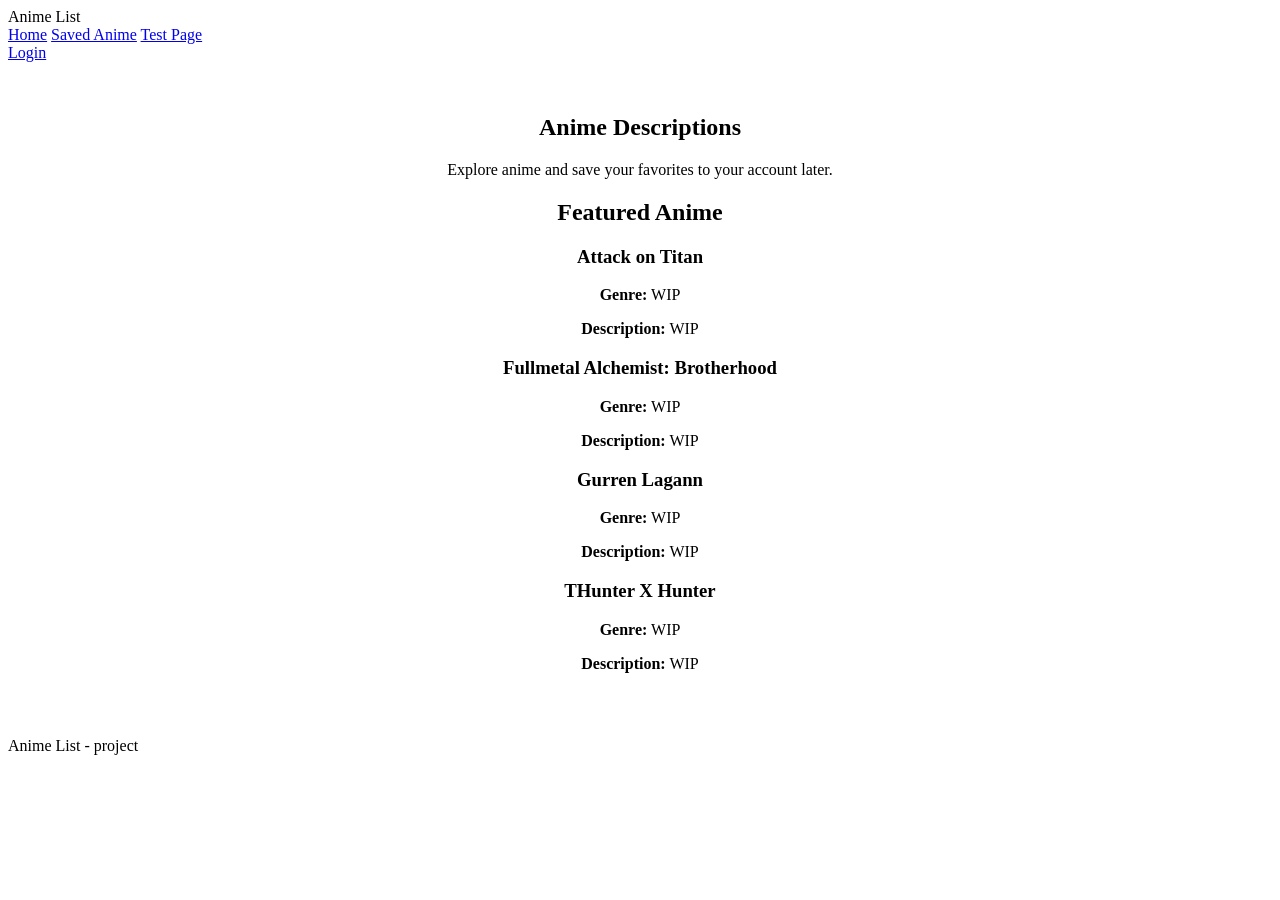
==== index.html @ ee49a110 "feat: add homepage skeleton" ====
<!DOCTYPE html>
<html lang="en">
<head>
  <meta charset="UTF-8">
  <meta name="viewport" content="width=device-width, initial-scale=1.0">
  <title>Anime List — Home</title>
  <link rel="stylesheet" href="css/style.css">
</head>
<body>

  <header class="site-header">
    <nav class="site-nav" aria-label="Main navigation">
      <span class="site-nav__logo">Anime List</span>

      <div class="site-nav__links">
        <a href="index.html" aria-current="page">Home</a>
        <a href="saved.html">Saved Anime</a>
        <a href="#">Test Page</a>
      </div>

      <div class="site-nav__actions">
        <span id="nav-user"></span>
        <a href="login.html" id="login-link">Login</a>
        <button id="logout-btn" type="button" hidden>Logout</button>
      </div>
    </nav>
  </header>

  <main class="home-main">
    <section class="home-intro" aria-labelledby="home-title">
      <h1 id="home-title">Anime Descriptions</h1>
      <p>Explore anime and save your favorites to your account later.</p>
    </section>

    <section class="anime-section" aria-labelledby="anime-heading">
      <h2 id="anime-heading">Featured Anime</h2>

      <div class="anime-list">
        <article class="anime-card">
          <h3>Attack on Titan</h3>
          <p><strong>Genre:</strong> WIP</p>
          <p><strong>Description:</strong> WIP</p>
        </article>

        <article class="anime-card">
          <h3>Fullmetal Alchemist: Brotherhood</h3>
          <p><strong>Genre:</strong> WIP</p>
          <p><strong>Description:</strong> WIP</p>
        </article>

        <article class="anime-card">
          <h3>Gurren Lagann</h3>
          <p><strong>Genre:</strong> WIP</p>
          <p><strong>Description:</strong> WIP</p>
        </article>

        <article class="anime-card">
          <h3>THunter X Hunter</h3>
          <p><strong>Genre:</strong> WIP</p>
          <p><strong>Description:</strong> WIP</p>
        </article>
      </div>
    </section>
  </main>

  <footer class="site-footer">
    <p>Anime List - project</p>
  </footer>

  <script type="module" src="js/main.js"></script>
</body>
</html>
---- css/style.css ----
/* ===== custom properties ===== */
:root {
  /* colour palette and spacing variables */
}

/* ===== reset ===== */

/* ===== header ===== */

/* ===== nav — use Flexbox here ===== */

/* ===== login page ===== */

/* ===== main ===== */
.home-main {
  max-width: 900px;
  margin: 0 auto;
  padding: 32px 16px;
  text-align: center;
}
/* ===== form ===== */

/* ===== results grid — use CSS Grid here ===== */

/* ===== card ===== */

/* ===== saved grid — use CSS Grid here ===== */

/* ===== loading & error states ===== */

/* ===== footer ===== */

/* ===== responsive ===== */
@media (max-width: 600px) {
  /* mobile */
}

@media (min-width: 1024px) {
  /* desktop */
}
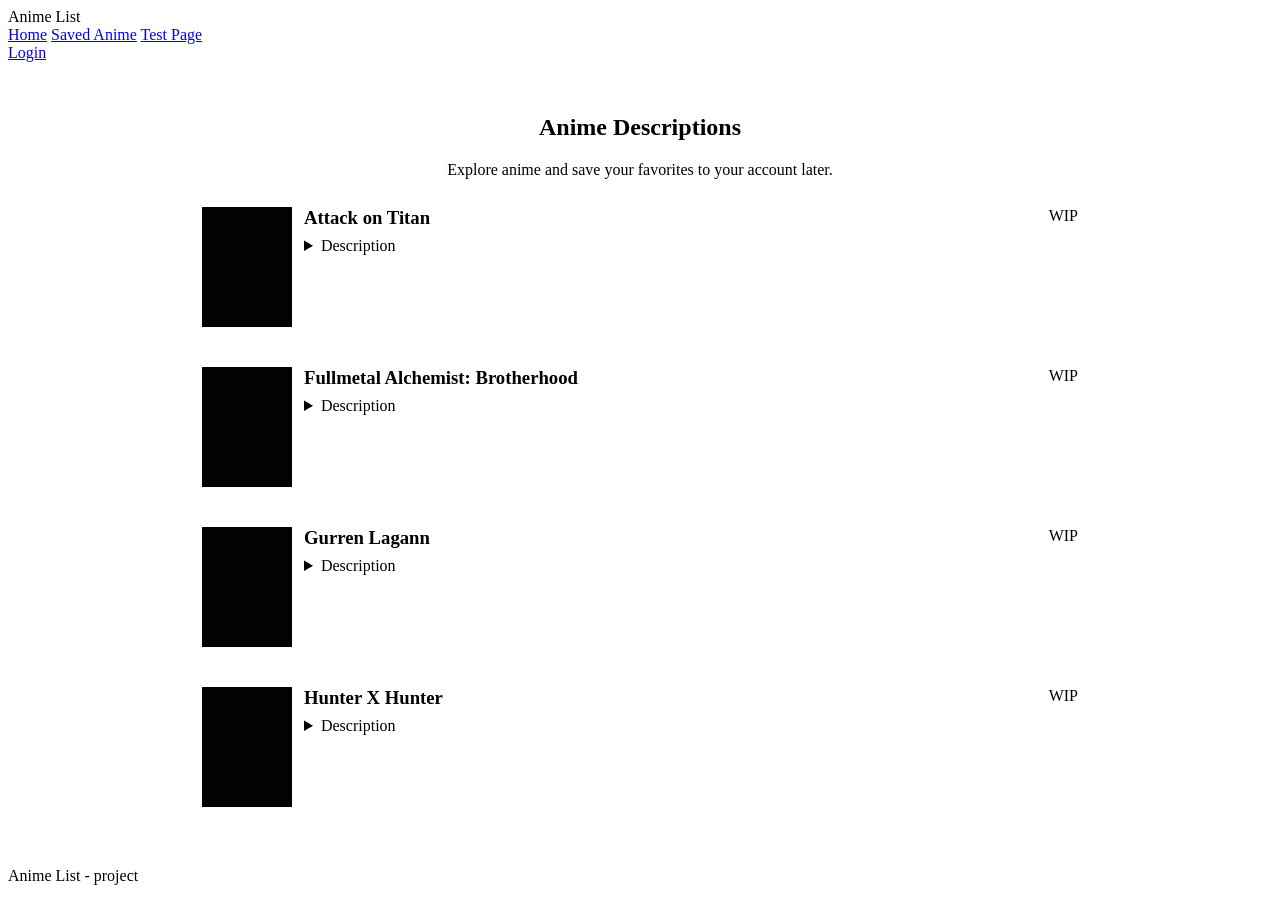
==== commit 7d33e432: "feat: added ability yo collapse description and images for titles" ====
--- a/index.html
+++ b/index.html
@@ -31,37 +31,74 @@
       <h1 id="home-title">Anime Descriptions</h1>
       <p>Explore anime and save your favorites to your account later.</p>
     </section>
-
-    <section class="anime-section" aria-labelledby="anime-heading">
-      <h2 id="anime-heading">Featured Anime</h2>
-
       <div class="anime-list">
         <article class="anime-card">
-          <h3>Attack on Titan</h3>
-          <p><strong>Genre:</strong> WIP</p>
-          <p><strong>Description:</strong> WIP</p>
+          <img class="anime-card__image" src="assets/box.png" alt="Placeholder image for Attack on Titan">
+
+          <div class="anime-card__content">
+            <h3 class="anime-card__title">Attack on Titan</h3>
+            <details class="anime-card__description">
+              <summary>Description</summary>
+              <p>WIP</p>
+            </details>
+          </div>
+
+          <div class="anime-card__categories" aria-label="Anime categories">
+            <span>WIP</span>
+          </div>
         </article>
 
         <article class="anime-card">
-          <h3>Fullmetal Alchemist: Brotherhood</h3>
-          <p><strong>Genre:</strong> WIP</p>
-          <p><strong>Description:</strong> WIP</p>
+          <img class="anime-card__image" src="assets/box.png" alt="Placeholder image for Death Note">
+
+          <div class="anime-card__content">
+            <h3 class="anime-card__title">Fullmetal Alchemist: Brotherhood</h3>
+            <details class="anime-card__description">
+              <summary>Description</summary>
+              <p>WIP</p>
+            </details>
+          </div>
+
+          <div class="anime-card__categories" aria-label="Anime categories">
+            <span>WIP</span>
+          </div>
         </article>
 
         <article class="anime-card">
-          <h3>Gurren Lagann</h3>
-          <p><strong>Genre:</strong> WIP</p>
-          <p><strong>Description:</strong> WIP</p>
+          <img class="anime-card__image" src="assets/box.png" alt="Placeholder image for Demon Slayer">
+
+          <div class="anime-card__content">
+            <h3 class="anime-card__title">Gurren Lagann</h3>
+            <details class="anime-card__description">
+              <summary>Description</summary>
+              <p>WIP</p>
+            </details>
+          </div>
+
+          <div class="anime-card__categories" aria-label="Anime categories">
+            <span>WIP</span>
+          </div>
         </article>
 
         <article class="anime-card">
-          <h3>THunter X Hunter</h3>
-          <p><strong>Genre:</strong> WIP</p>
-          <p><strong>Description:</strong> WIP</p>
+          <img class="anime-card__image" src="assets/box.png" alt="Placeholder image for Your Name">
+
+          <div class="anime-card__content">
+            <h3 class="anime-card__title">Hunter X Hunter</h3>
+            <details class="anime-card__description">
+              <summary>Description</summary>
+              <p>WIP</p>
+            </details>
+          </div>
+
+          <div class="anime-card__categories" aria-label="Anime categories">
+            <span>WIP</span>
+          </div>
         </article>
       </div>
     </section>
   </main>
+
 
   <footer class="site-footer">
     <p>Anime List - project</p>
--- a/css/style.css
+++ b/css/style.css
@@ -3,32 +3,59 @@
   /* colour palette and spacing variables */
 }
 
-/* ===== reset ===== */
 
-/* ===== header ===== */
-
-/* ===== nav — use Flexbox here ===== */
-
-/* ===== login page ===== */
-
-/* ===== main ===== */
 .home-main {
   max-width: 900px;
   margin: 0 auto;
   padding: 32px 16px;
+}
+
+.home-intro,
+.anime-section h2 {
   text-align: center;
 }
-/* ===== form ===== */
 
-/* ===== results grid — use CSS Grid here ===== */
+.anime-list {
+  display: grid;
+  grid-template-columns: 1fr;
+  gap: 16px;
+}
 
-/* ===== card ===== */
+.anime-card {
+  display: grid;
+  grid-template-columns: 90px 1fr 180px;
+  gap: 12px;
+  align-items: start;
+  padding: 12px;
+}
 
-/* ===== saved grid — use CSS Grid here ===== */
+.anime-card__image {
+  width: 90px;
+  height: 120px;
+  object-fit: cover;
+}
 
-/* ===== loading & error states ===== */
+.anime-card__title {
+  margin-top: 0;
+  margin-bottom: 8px;
+}
 
-/* ===== footer ===== */
+.anime-card__description summary {
+  cursor: pointer;
+}
+
+.anime-card__description p {
+  margin-bottom: 0;
+}
+
+.anime-card__categories {
+  display: flex;
+  flex-wrap: wrap;
+  gap: 8px;
+  justify-content: flex-end;
+}
+
+
 
 /* ===== responsive ===== */
 @media (max-width: 600px) {
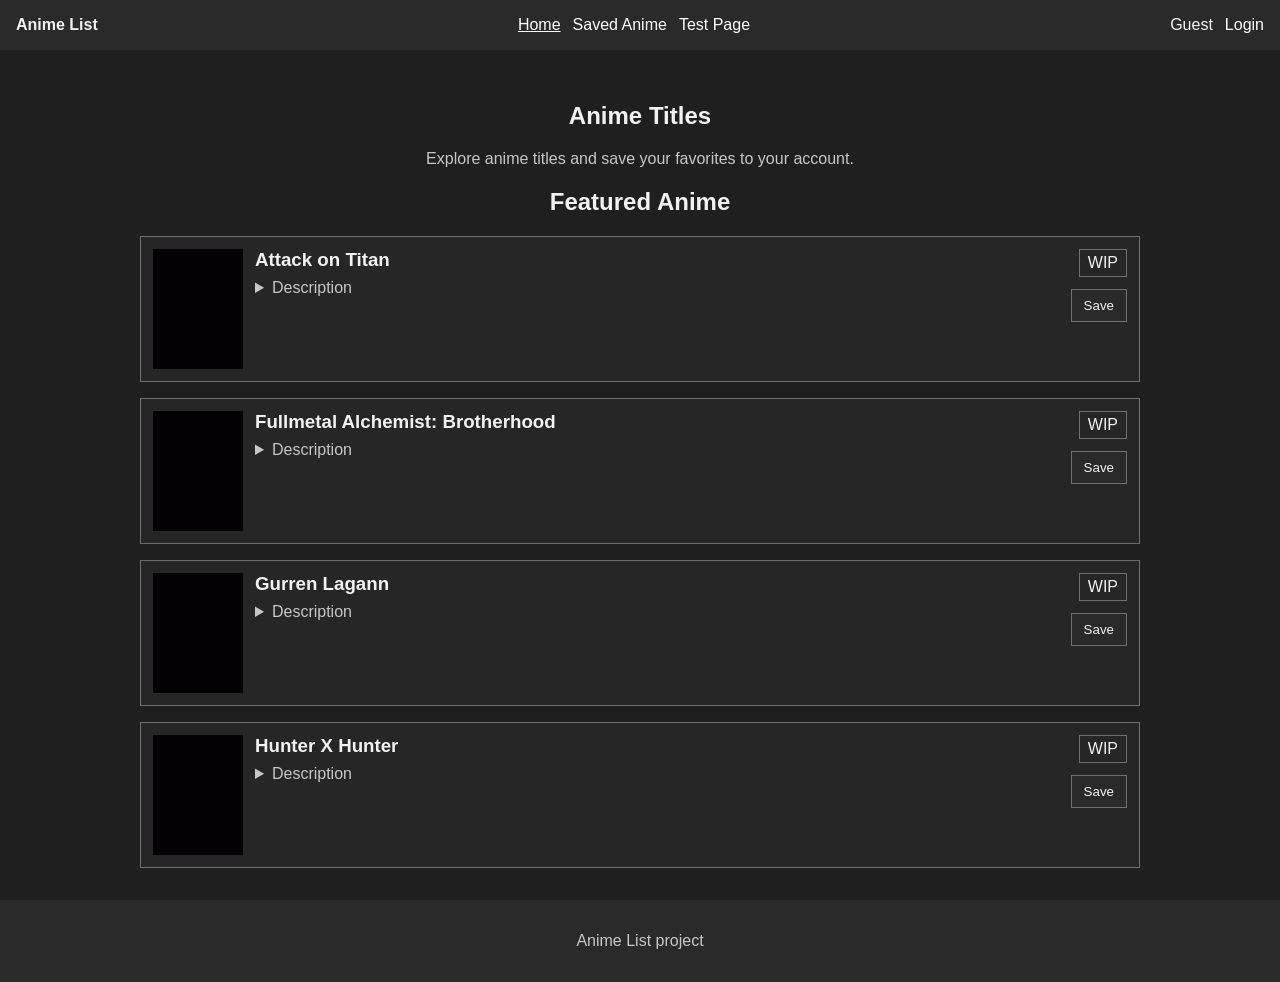
==== commit 72cf4972: "feat: added ability to save titles that persists when reloaded (also account page now works)" ====
--- a/index.html
+++ b/index.html
@@ -28,12 +28,23 @@
 
   <main class="home-main">
     <section class="home-intro" aria-labelledby="home-title">
-      <h1 id="home-title">Anime Descriptions</h1>
-      <p>Explore anime and save your favorites to your account later.</p>
+      <h1 id="home-title">Anime Titles</h1>
+      <p>Explore anime titles and save your favorites to your account.</p>
     </section>
+
+    <section class="anime-section" aria-labelledby="anime-heading">
+      <h2 id="anime-heading">Featured Anime</h2>
+
       <div class="anime-list">
-        <article class="anime-card">
-          <img class="anime-card__image" src="assets/box.png" alt="Placeholder image for Attack on Titan">
+        <article
+          class="anime-card"
+          data-anime-id="attack-on-titan"
+          data-anime-title="Attack on Titan"
+          data-anime-description="WIP"
+          data-anime-categories="WIP"
+          data-anime-image="assets/anime-placeholder.png"
+        >
+          <img class="anime-card__image" src="assets/anime-placeholder.png" alt="Placeholder image for Attack on Titan">
 
           <div class="anime-card__content">
             <h3 class="anime-card__title">Attack on Titan</h3>
@@ -43,13 +54,25 @@
             </details>
           </div>
 
-          <div class="anime-card__categories" aria-label="Anime categories">
-            <span>WIP</span>
+          <div class="anime-card__meta">
+            <div class="anime-card__categories" aria-label="Anime categories">
+              <span>WIP</span>
+            </div>
+
+            <button class="anime-card__save-btn" type="button">Save</button>
+            <p class="anime-card__message" hidden></p>
           </div>
         </article>
 
-        <article class="anime-card">
-          <img class="anime-card__image" src="assets/box.png" alt="Placeholder image for Death Note">
+        <article
+          class="anime-card"
+          data-anime-id="fullmetal-alchemist"
+          data-anime-title="Fullmetal Alchemist: Brotherhood"
+          data-anime-description="WIP"
+          data-anime-categories="WIP"
+          data-anime-image="assets/anime-placeholder.png"
+        >
+          <img class="anime-card__image" src="assets/anime-placeholder.png" alt="Placeholder image for Fullmetal Alchemist: Brotherhood">
 
           <div class="anime-card__content">
             <h3 class="anime-card__title">Fullmetal Alchemist: Brotherhood</h3>
@@ -59,13 +82,25 @@
             </details>
           </div>
 
-          <div class="anime-card__categories" aria-label="Anime categories">
-            <span>WIP</span>
+          <div class="anime-card__meta">
+            <div class="anime-card__categories" aria-label="Anime categories">
+              <span>WIP</span>
+            </div>
+
+            <button class="anime-card__save-btn" type="button">Save</button>
+            <p class="anime-card__message" hidden></p>
           </div>
         </article>
 
-        <article class="anime-card">
-          <img class="anime-card__image" src="assets/box.png" alt="Placeholder image for Demon Slayer">
+        <article
+          class="anime-card"
+          data-anime-id="gurren-lagann"
+          data-anime-title="Gurren Lagann"
+          data-anime-description="WIP"
+          data-anime-categories="WIP"
+          data-anime-image="assets/anime-placeholder.png"
+        >
+          <img class="anime-card__image" src="assets/anime-placeholder.png" alt="Placeholder image for Gurren Lagann">
 
           <div class="anime-card__content">
             <h3 class="anime-card__title">Gurren Lagann</h3>
@@ -75,13 +110,25 @@
             </details>
           </div>
 
-          <div class="anime-card__categories" aria-label="Anime categories">
-            <span>WIP</span>
+          <div class="anime-card__meta">
+            <div class="anime-card__categories" aria-label="Anime categories">
+              <span>WIP</span>
+            </div>
+
+            <button class="anime-card__save-btn" type="button">Save</button>
+            <p class="anime-card__message" hidden></p>
           </div>
         </article>
 
-        <article class="anime-card">
-          <img class="anime-card__image" src="assets/box.png" alt="Placeholder image for Your Name">
+        <article
+          class="anime-card"
+          data-anime-id="hunter-x-unter"
+          data-anime-title="Hunter X Hunter"
+          data-anime-description="WIP"
+          data-anime-categories="WIP"
+          data-anime-image="assets/anime-placeholder.svg"
+        >
+          <img class="anime-card__image" src="assets/anime-placeholder.png" alt="Placeholder image for Hunter X Hunter">
 
           <div class="anime-card__content">
             <h3 class="anime-card__title">Hunter X Hunter</h3>
@@ -91,19 +138,25 @@
             </details>
           </div>
 
-          <div class="anime-card__categories" aria-label="Anime categories">
-            <span>WIP</span>
+          <div class="anime-card__meta">
+            <div class="anime-card__categories" aria-label="Anime categories">
+              <span>WIP</span>
+            </div>
+
+            <button class="anime-card__save-btn" type="button">Save</button>
+            <p class="anime-card__message" hidden></p>
           </div>
         </article>
       </div>
     </section>
   </main>
 
-
+  
   <footer class="site-footer">
-    <p>Anime List - project</p>
+    <p>Anime List project</p>
   </footer>
 
-  <script type="module" src="js/main.js"></script>
+  <script src="js/api.js"></script>
+  <script src="js/main.js"></script>
 </body>
 </html>
--- a/css/style.css
+++ b/css/style.css
@@ -1,19 +1,113 @@
 /* ===== custom properties ===== */
 :root {
-  /* colour palette and spacing variables */
-}
-
-
-.home-main {
-  max-width: 900px;
+  --color-page-bg: #1f1f1f;
+  --color-surface: #2a2a2a;
+  --color-card-bg: #262626;
+  --color-card-border: #6f6f6f;
+  --color-text: #f2f2f2;
+  --color-muted-text: #c7c7c7;
+  --color-link: #ffffff;
+  --color-input-bg: #333333;
+  --color-focus-border: #b5b5b5;
+  --spacing-page: 32px;
+  --spacing-card: 12px;
+}
+
+
+body {
+  margin: 0;
+  background-color: var(--color-page-bg);
+  color: var(--color-text);
+  font-family: Arial, sans-serif;
+}
+
+
+
+.site-header,
+.site-footer {
+  background-color: var(--color-surface);
+}
+
+.site-footer {
+  padding: 16px;
+  text-align: center;
+  color: var(--color-muted-text);
+}
+
+.site-nav {
+  display: flex;
+  justify-content: space-between;
+  align-items: center;
+  gap: 16px;
+  padding: 16px;
+}
+
+.site-nav__logo {
+  font-weight: bold;
+}
+
+.site-nav__links,
+.site-nav__actions {
+  display: flex;
+  gap: 12px;
+  align-items: center;
+}
+
+.site-nav a {
+  color: var(--color-link);
+  text-decoration: none;
+}
+
+.site-nav a:hover,
+.site-nav a[aria-current="page"] {
+  text-decoration: underline;
+}
+
+
+
+button,
+select,
+input {
+  border: 1px solid var(--color-card-border);
+}
+
+button,
+select {
+  cursor: pointer;
+}
+
+button {
+  padding: 8px 12px;
+  background-color: var(--color-surface);
+  color: var(--color-text);
+}
+
+
+button:disabled {
+  cursor: default;
+  opacity: 0.65;
+}
+
+.home-main,
+.saved-main {
+  max-width: 1000px;
   margin: 0 auto;
-  padding: 32px 16px;
+  padding: var(--spacing-page) 16px;
 }
 
 .home-intro,
-.anime-section h2 {
+.anime-section h2,
+.saved-intro,
+.saved-section h2 {
   text-align: center;
 }
+
+.home-intro p,
+.saved-intro p {
+  color: var(--color-muted-text);
+}
+
+
 
 .anime-list {
   display: grid;
@@ -26,7 +120,9 @@
   grid-template-columns: 90px 1fr 180px;
   gap: 12px;
   align-items: start;
-  padding: 12px;
+  padding: var(--spacing-card);
+  background-color: var(--color-card-bg);
+  border: 1px solid var(--color-card-border);
 }
 
 .anime-card__image {
@@ -40,12 +136,23 @@
   margin-bottom: 8px;
 }
 
-.anime-card__description summary {
+.anime-card__description summary,
+.saved-card__description summary {
   cursor: pointer;
-}
-
-.anime-card__description p {
+  color: var(--color-muted-text);
+}
+
+.anime-card__description p,
+.saved-card__description p {
   margin-bottom: 0;
+  color: var(--color-muted-text);
+}
+
+.anime-card__meta {
+  display: grid;
+  gap: 12px;
+  justify-items: end;
+
 }
 
 .anime-card__categories {
@@ -55,6 +162,148 @@
   justify-content: flex-end;
 }
 
+.anime-card__save-btn {
+  width: fit-content;
+}
+
+.anime-card__message {
+  margin: 0;
+  color: var(--color-muted-text);
+  font-size: 0.9rem;
+  text-align: right;
+}
+
+.anime-card__categories span,
+.saved-card__categories span {
+  border: 1px solid var(--color-card-border);
+  padding: 4px 8px;
+  color: var(--color-text);
+}
+
+
+
+
+.saved-empty {
+  text-align: center;
+  color: var(--color-muted-text);
+}
+
+.saved-grid {
+  display: grid;
+  grid-template-columns: 1fr;
+  gap: 16px;
+  max-width: 760px;
+  margin: 0 auto;
+}
+
+.saved-card {
+  display: grid;
+  grid-template-columns: 80px 1fr 160px;
+  gap: 12px;
+  align-items: start;
+  padding: var(--spacing-card);
+  background-color: var(--color-card-bg);
+  border: 1px solid var(--color-card-border);
+}
+
+.saved-card__image {
+  width: 80px;
+  height: 110px;
+  object-fit: cover;
+}
+
+.saved-card__title {
+  margin-top: 0;
+  margin-bottom: 8px;
+}
+
+.saved-card__meta {
+  display: grid;
+  gap: 12px;
+}
+
+.saved-card__categories {
+  display: flex;
+  flex-wrap: wrap;
+  gap: 8px;
+  justify-content: flex-end;
+}
+
+.saved-card__status-label {
+  display: grid;
+  gap: 6px;
+  color: var(--color-muted-text);
+}
+
+.saved-card__status {
+  padding: 6px;
+  background-color: var(--color-input-bg);
+  color: var(--color-text);
+}
+
+
+
+
+
+
+.account-main {
+  max-width: 700px;
+  margin: 0 auto;
+  padding: var(--spacing-page) 16px;
+}
+
+.account-section {
+  text-align: center;
+}
+
+.account-section p {
+  color: var(--color-muted-text);
+}
+
+.account-form {
+  display: grid;
+  gap: 16px;
+  margin-top: 24px;
+  text-align: left;
+  background-color: var(--color-card-bg);
+  border: 1px solid var(--color-card-border);
+  padding: 20px;
+}
+
+.account-form__row {
+  display: grid;
+  gap: 6px;
+}
+
+.account-form__row label {
+  color: var(--color-muted-text);
+}
+
+.account-form__row input {
+  padding: 8px;
+  background-color: var(--color-input-bg);
+  color: var(--color-text);
+}
+
+.account-form__row input:focus,
+.saved-card__status:focus,
+.anime-card__save-btn:focus {
+  outline: none;
+  border-color: var(--color-focus-border);
+}
+
+.account-form__message {
+  margin: 0;
+}
+
+.account-form__message--error {
+  font-weight: bold;
+}
+
+
+
+
+
 
 
 /* ===== responsive ===== */
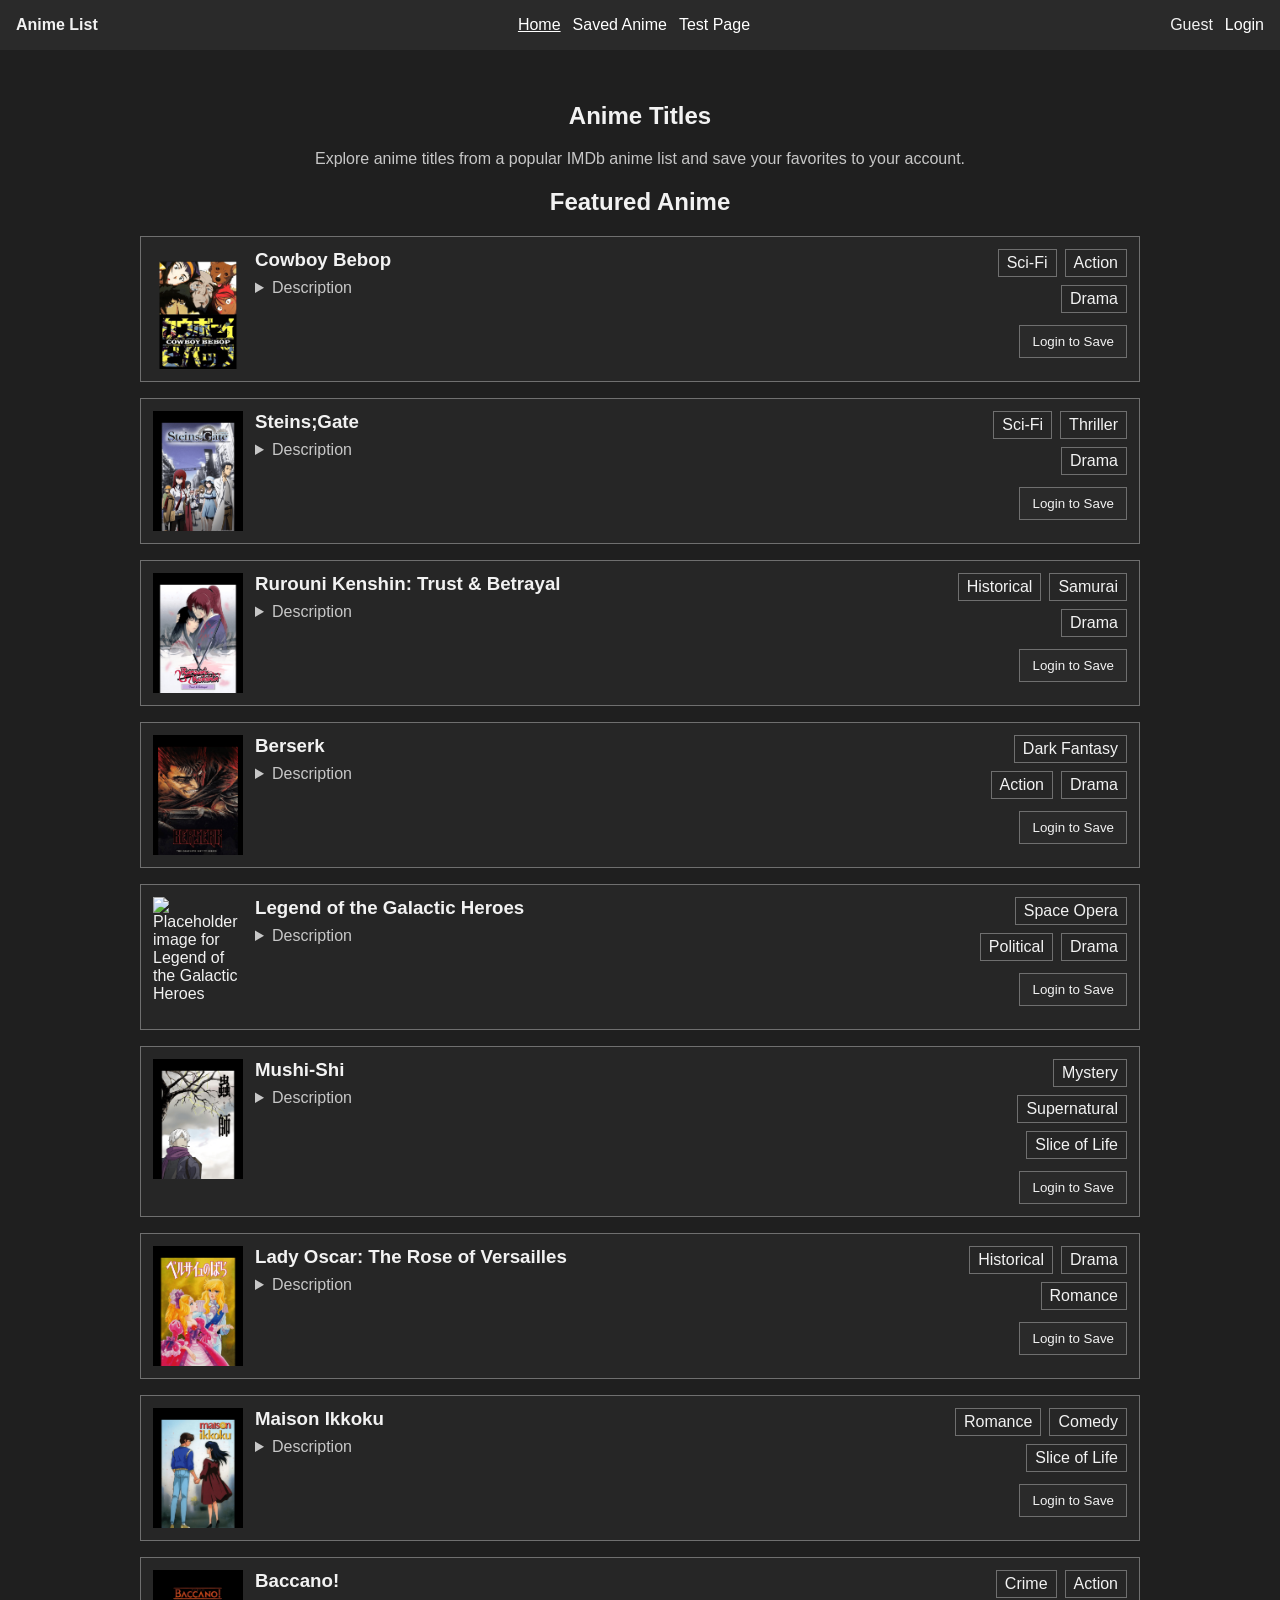
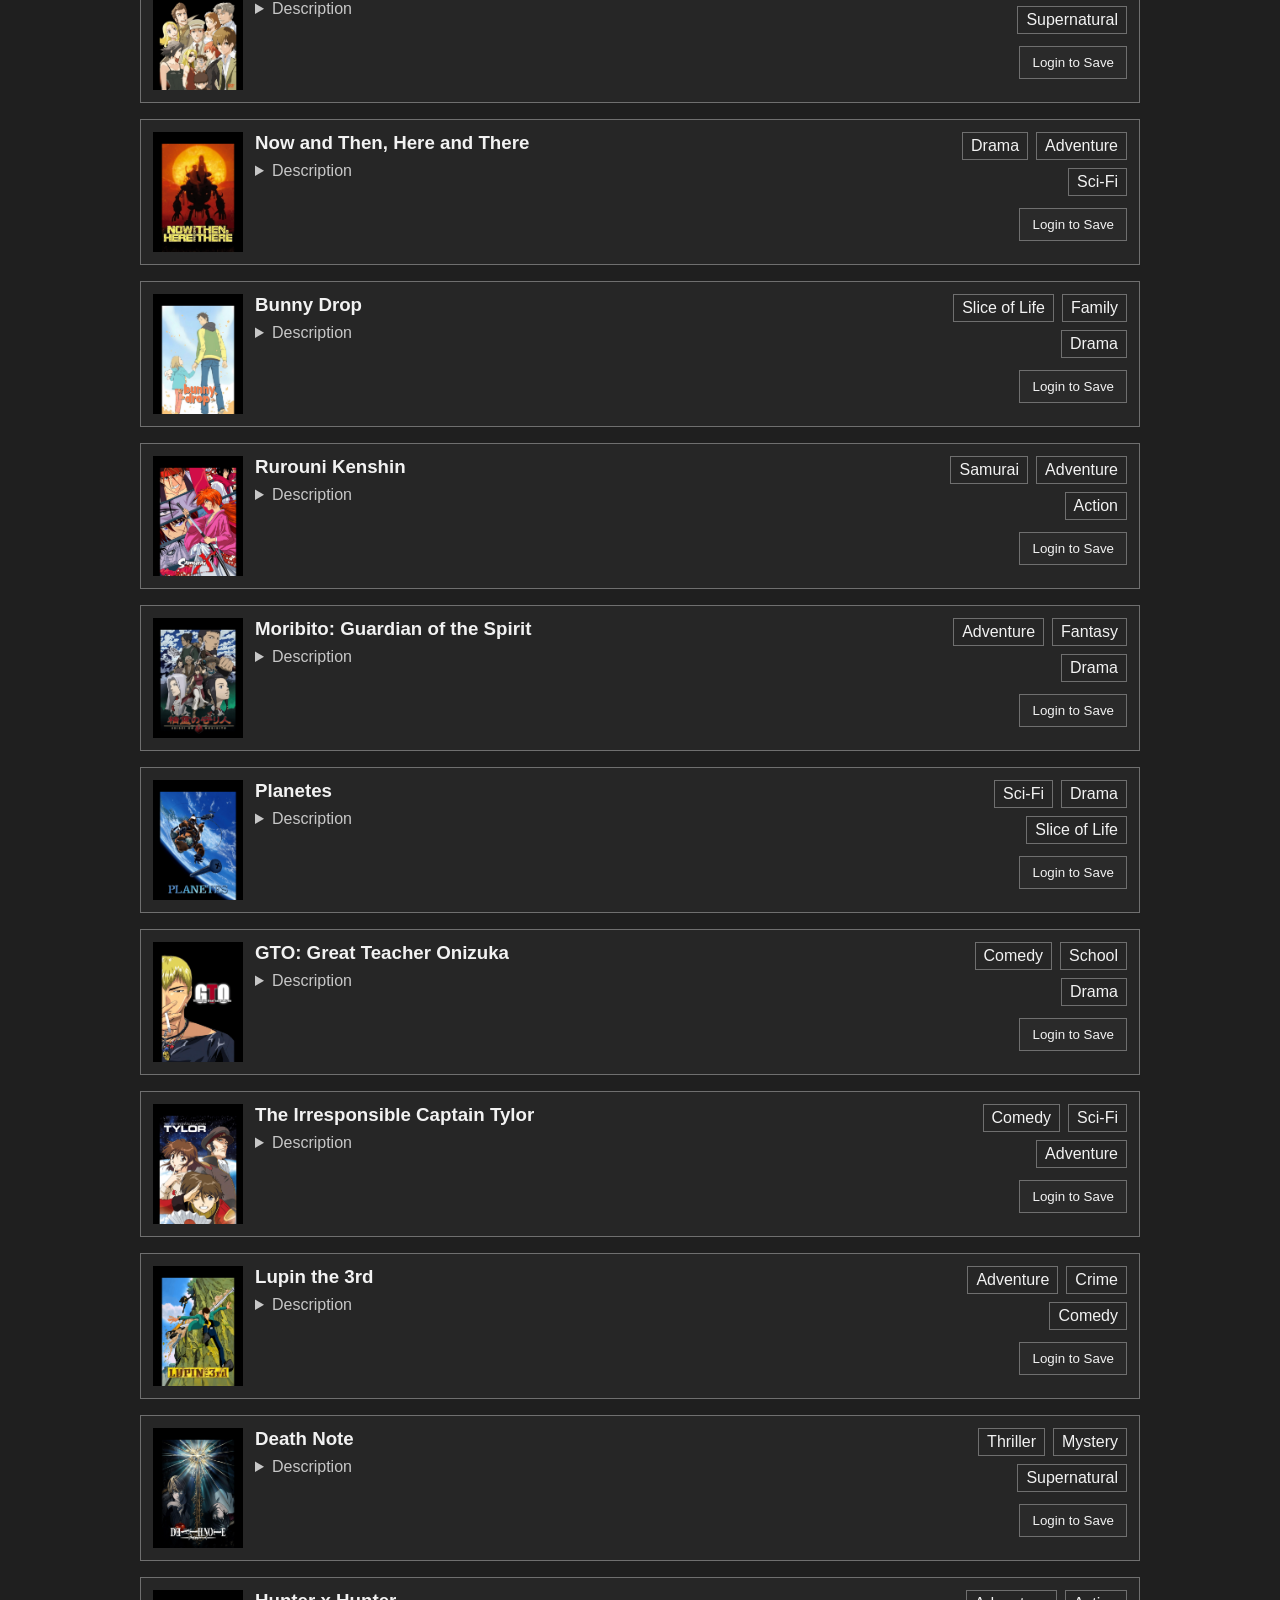
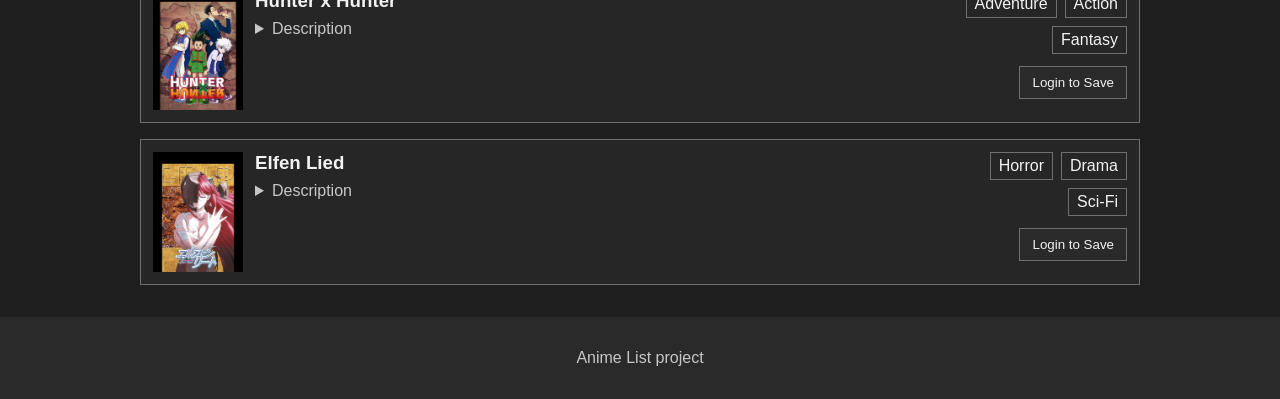
==== commit 4704d535: "feat: added a bunch of titles" ====
--- a/index.html
+++ b/index.html
@@ -29,118 +29,606 @@
   <main class="home-main">
     <section class="home-intro" aria-labelledby="home-title">
       <h1 id="home-title">Anime Titles</h1>
-      <p>Explore anime titles and save your favorites to your account.</p>
+      <p>Explore anime titles from a popular IMDb anime list and save your favorites to your account.</p>
     </section>
 
     <section class="anime-section" aria-labelledby="anime-heading">
       <h2 id="anime-heading">Featured Anime</h2>
 
-      <div class="anime-list">
-        <article
-          class="anime-card"
-          data-anime-id="attack-on-titan"
-          data-anime-title="Attack on Titan"
-          data-anime-description="WIP"
-          data-anime-categories="WIP"
-          data-anime-image="assets/anime-placeholder.png"
-        >
-          <img class="anime-card__image" src="assets/anime-placeholder.png" alt="Placeholder image for Attack on Titan">
-
-          <div class="anime-card__content">
-            <h3 class="anime-card__title">Attack on Titan</h3>
-            <details class="anime-card__description">
-              <summary>Description</summary>
-              <p>WIP</p>
-            </details>
-          </div>
-
-          <div class="anime-card__meta">
-            <div class="anime-card__categories" aria-label="Anime categories">
-              <span>WIP</span>
-            </div>
-
-            <button class="anime-card__save-btn" type="button">Save</button>
-            <p class="anime-card__message" hidden></p>
-          </div>
-        </article>
-
-        <article
-          class="anime-card"
-          data-anime-id="fullmetal-alchemist"
-          data-anime-title="Fullmetal Alchemist: Brotherhood"
-          data-anime-description="WIP"
-          data-anime-categories="WIP"
-          data-anime-image="assets/anime-placeholder.png"
-        >
-          <img class="anime-card__image" src="assets/anime-placeholder.png" alt="Placeholder image for Fullmetal Alchemist: Brotherhood">
-
-          <div class="anime-card__content">
-            <h3 class="anime-card__title">Fullmetal Alchemist: Brotherhood</h3>
-            <details class="anime-card__description">
-              <summary>Description</summary>
-              <p>WIP</p>
-            </details>
-          </div>
-
-          <div class="anime-card__meta">
-            <div class="anime-card__categories" aria-label="Anime categories">
-              <span>WIP</span>
-            </div>
-
-            <button class="anime-card__save-btn" type="button">Save</button>
-            <p class="anime-card__message" hidden></p>
-          </div>
-        </article>
-
-        <article
-          class="anime-card"
-          data-anime-id="gurren-lagann"
-          data-anime-title="Gurren Lagann"
-          data-anime-description="WIP"
-          data-anime-categories="WIP"
-          data-anime-image="assets/anime-placeholder.png"
-        >
-          <img class="anime-card__image" src="assets/anime-placeholder.png" alt="Placeholder image for Gurren Lagann">
-
-          <div class="anime-card__content">
-            <h3 class="anime-card__title">Gurren Lagann</h3>
-            <details class="anime-card__description">
-              <summary>Description</summary>
-              <p>WIP</p>
-            </details>
-          </div>
-
-          <div class="anime-card__meta">
-            <div class="anime-card__categories" aria-label="Anime categories">
-              <span>WIP</span>
-            </div>
-
-            <button class="anime-card__save-btn" type="button">Save</button>
-            <p class="anime-card__message" hidden></p>
-          </div>
-        </article>
-
-        <article
-          class="anime-card"
-          data-anime-id="hunter-x-unter"
-          data-anime-title="Hunter X Hunter"
-          data-anime-description="WIP"
-          data-anime-categories="WIP"
-          data-anime-image="assets/anime-placeholder.svg"
-        >
-          <img class="anime-card__image" src="assets/anime-placeholder.png" alt="Placeholder image for Hunter X Hunter">
-
-          <div class="anime-card__content">
-            <h3 class="anime-card__title">Hunter X Hunter</h3>
-            <details class="anime-card__description">
-              <summary>Description</summary>
-              <p>WIP</p>
-            </details>
-          </div>
-
-          <div class="anime-card__meta">
-            <div class="anime-card__categories" aria-label="Anime categories">
-              <span>WIP</span>
+<div class="anime-list">
+        <article
+          class="anime-card"
+          data-anime-id="cowboy-bebop"
+          data-anime-title="Cowboy Bebop"
+          data-anime-description="A group of bounty hunters travel through space while facing dangerous criminals and their own unresolved pasts."
+          data-anime-categories="Sci-Fi, Action, Drama"
+          data-anime-image="assets/Cowboyb.png"
+        >
+          <img class="anime-card__image" src="assets/Cowboyb.png" alt="Placeholder image for Cowboy Bebop">
+
+          <div class="anime-card__content">
+            <h3 class="anime-card__title">Cowboy Bebop</h3>
+            <details class="anime-card__description">
+              <summary>Description</summary>
+              <p>A group of bounty hunters travel through space while facing dangerous criminals and their own unresolved pasts.</p>
+            </details>
+          </div>
+
+          <div class="anime-card__meta">
+            <div class="anime-card__categories" aria-label="Anime categories">
+              <span>Sci-Fi</span>
+              <span>Action</span>
+              <span>Drama</span>
+            </div>
+
+            <button class="anime-card__save-btn" type="button">Save</button>
+            <p class="anime-card__message" hidden></p>
+          </div>
+        </article>
+
+        <article
+          class="anime-card"
+          data-anime-id="steins-gate"
+          data-anime-title="Steins;Gate"
+          data-anime-description="A group of friends accidentally discover a way to send messages to the past, creating dangerous changes in the timeline."
+          data-anime-categories="Sci-Fi, Thriller, Drama"
+          data-anime-image="assets/Steins; Gate (2011) 12.41.57-1.png"
+        >
+          <img class="anime-card__image" src="assets/Steins; Gate (2011) 12.41.57-1.png" alt="Placeholder image for Steins;Gate">
+
+          <div class="anime-card__content">
+            <h3 class="anime-card__title">Steins;Gate</h3>
+            <details class="anime-card__description">
+              <summary>Description</summary>
+              <p>A group of friends accidentally discover a way to send messages to the past, creating dangerous changes in the timeline.</p>
+            </details>
+          </div>
+
+          <div class="anime-card__meta">
+            <div class="anime-card__categories" aria-label="Anime categories">
+              <span>Sci-Fi</span>
+              <span>Thriller</span>
+              <span>Drama</span>
+            </div>
+
+            <button class="anime-card__save-btn" type="button">Save</button>
+            <p class="anime-card__message" hidden></p>
+          </div>
+        </article>
+
+        <article
+          class="anime-card"
+          data-anime-id="rurouni-kenshin-trust-and-betrayal"
+          data-anime-title="Rurouni Kenshin: Trust & Betrayal"
+          data-anime-description="A young assassin in the final years of the samurai era faces love, loss, and the heavy cost of violence."
+          data-anime-categories="Historical, Samurai, Drama"
+          data-anime-image="assets/Rurouni Kenshin Trust  Betrayal (1999)-1.png"
+        >
+          <img class="anime-card__image" src="assets/Rurouni Kenshin Trust  Betrayal (1999)-1.png" alt="Placeholder image for Rurouni Kenshin: Trust &amp; Betrayal">
+
+          <div class="anime-card__content">
+            <h3 class="anime-card__title">Rurouni Kenshin: Trust & Betrayal</h3>
+            <details class="anime-card__description">
+              <summary>Description</summary>
+              <p>A young assassin in the final years of the samurai era faces love, loss, and the heavy cost of violence.</p>
+            </details>
+          </div>
+
+          <div class="anime-card__meta">
+            <div class="anime-card__categories" aria-label="Anime categories">
+              <span>Historical</span>
+              <span>Samurai</span>
+              <span>Drama</span>
+            </div>
+
+            <button class="anime-card__save-btn" type="button">Save</button>
+            <p class="anime-card__message" hidden></p>
+          </div>
+        </article>
+
+        <article
+          class="anime-card"
+          data-anime-id="berserk"
+          data-anime-title="Berserk"
+          data-anime-description="A lone warrior fights through a brutal medieval world filled with ambition, betrayal, and dark supernatural forces."
+          data-anime-categories="Dark Fantasy, Action, Drama"
+          data-anime-image="assets/Berserk (1997)-1.png"
+        >
+          <img class="anime-card__image" src="assets/Berserk (1997)-1.png" alt="Placeholder image for Berserk">
+
+          <div class="anime-card__content">
+            <h3 class="anime-card__title">Berserk</h3>
+            <details class="anime-card__description">
+              <summary>Description</summary>
+              <p>A lone warrior fights through a brutal medieval world filled with ambition, betrayal, and dark supernatural forces.</p>
+            </details>
+          </div>
+
+          <div class="anime-card__meta">
+            <div class="anime-card__categories" aria-label="Anime categories">
+              <span>Dark Fantasy</span>
+              <span>Action</span>
+              <span>Drama</span>
+            </div>
+
+            <button class="anime-card__save-btn" type="button">Save</button>
+            <p class="anime-card__message" hidden></p>
+          </div>
+        </article>
+
+        <article
+          class="anime-card"
+          data-anime-id="legend-of-the-galactic-heroes"
+          data-anime-title="Legend of the Galactic Heroes"
+          data-anime-description="Two brilliant commanders stand on opposite sides of a massive interstellar war shaped by politics, ideals, and strategy."
+          data-anime-categories="Space Opera, Political, Drama"
+          data-anime-image="assets/Legend of the Galactic Heroes (1988)-1.png"
+        >
+          <img class="anime-card__image" src="assets/Legend of the Galactic Heroes (1988)-1.png" alt="Placeholder image for Legend of the Galactic Heroes">
+
+          <div class="anime-card__content">
+            <h3 class="anime-card__title">Legend of the Galactic Heroes</h3>
+            <details class="anime-card__description">
+              <summary>Description</summary>
+              <p>Two brilliant commanders stand on opposite sides of a massive interstellar war shaped by politics, ideals, and strategy.</p>
+            </details>
+          </div>
+
+          <div class="anime-card__meta">
+            <div class="anime-card__categories" aria-label="Anime categories">
+              <span>Space Opera</span>
+              <span>Political</span>
+              <span>Drama</span>
+            </div>
+
+            <button class="anime-card__save-btn" type="button">Save</button>
+            <p class="anime-card__message" hidden></p>
+          </div>
+        </article>
+
+        <article
+          class="anime-card"
+          data-anime-id="mushi-shi"
+          data-anime-title="Mushi-Shi"
+          data-anime-description="A wandering expert studies mysterious life forms called mushi and helps people affected by their strange presence."
+          data-anime-categories="Mystery, Supernatural, Slice of Life"
+          data-anime-image="assets/Mushi-Shi (2005)-1.png"
+        >
+          <img class="anime-card__image" src="assets/Mushi-Shi (2005)-1.png" alt="Placeholder image for Mushi-Shi">
+
+          <div class="anime-card__content">
+            <h3 class="anime-card__title">Mushi-Shi</h3>
+            <details class="anime-card__description">
+              <summary>Description</summary>
+              <p>A wandering expert studies mysterious life forms called mushi and helps people affected by their strange presence.</p>
+            </details>
+          </div>
+
+          <div class="anime-card__meta">
+            <div class="anime-card__categories" aria-label="Anime categories">
+              <span>Mystery</span>
+              <span>Supernatural</span>
+              <span>Slice of Life</span>
+            </div>
+
+            <button class="anime-card__save-btn" type="button">Save</button>
+            <p class="anime-card__message" hidden></p>
+          </div>
+        </article>
+
+        <article
+          class="anime-card"
+          data-anime-id="lady-oscar-the-rose-of-versailles"
+          data-anime-title="Lady Oscar: The Rose of Versailles"
+          data-anime-description="A noblewoman raised as a soldier serves in the French court during the dramatic years before the revolution."
+          data-anime-categories="Historical, Drama, Romance"
+          data-anime-image="assets/Lady Oscar_ The Rose of Versailles (1979)-1.png"
+        >
+          <img class="anime-card__image" src="assets/Lady Oscar_ The Rose of Versailles (1979)-1.png" alt="Placeholder image for Lady Oscar: The Rose of Versailles">
+
+          <div class="anime-card__content">
+            <h3 class="anime-card__title">Lady Oscar: The Rose of Versailles</h3>
+            <details class="anime-card__description">
+              <summary>Description</summary>
+              <p>A noblewoman raised as a soldier serves in the French court during the dramatic years before the revolution.</p>
+            </details>
+          </div>
+
+          <div class="anime-card__meta">
+            <div class="anime-card__categories" aria-label="Anime categories">
+              <span>Historical</span>
+              <span>Drama</span>
+              <span>Romance</span>
+            </div>
+
+            <button class="anime-card__save-btn" type="button">Save</button>
+            <p class="anime-card__message" hidden></p>
+          </div>
+        </article>
+
+        <article
+          class="anime-card"
+          data-anime-id="maison-ikkoku"
+          data-anime-title="Maison Ikkoku"
+          data-anime-description="A romantic comedy about a struggling student and the young manager of his boarding house."
+          data-anime-categories="Romance, Comedy, Slice of Life"
+          data-anime-image="assets/Maison Ikkoku (1986)-1.png"
+        >
+          <img class="anime-card__image" src="assets/Maison Ikkoku (1986)-1.png" alt="Placeholder image for Maison Ikkoku">
+
+          <div class="anime-card__content">
+            <h3 class="anime-card__title">Maison Ikkoku</h3>
+            <details class="anime-card__description">
+              <summary>Description</summary>
+              <p>A romantic comedy about a struggling student and the young manager of his boarding house.</p>
+            </details>
+          </div>
+
+          <div class="anime-card__meta">
+            <div class="anime-card__categories" aria-label="Anime categories">
+              <span>Romance</span>
+              <span>Comedy</span>
+              <span>Slice of Life</span>
+            </div>
+
+            <button class="anime-card__save-btn" type="button">Save</button>
+            <p class="anime-card__message" hidden></p>
+          </div>
+        </article>
+
+        <article
+          class="anime-card"
+          data-anime-id="baccano"
+          data-anime-title="Baccano!"
+          data-anime-description="Several connected stories of gangsters, immortals, and criminals collide across different timelines."
+          data-anime-categories="Crime, Action, Supernatural"
+          data-anime-image="assets/Baccano! (2007)-1.png"
+        >
+          <img class="anime-card__image" src="assets/Baccano! (2007)-1.png" alt="Placeholder image for Baccano!">
+
+          <div class="anime-card__content">
+            <h3 class="anime-card__title">Baccano!</h3>
+            <details class="anime-card__description">
+              <summary>Description</summary>
+              <p>Several connected stories of gangsters, immortals, and criminals collide across different timelines.</p>
+            </details>
+          </div>
+
+          <div class="anime-card__meta">
+            <div class="anime-card__categories" aria-label="Anime categories">
+              <span>Crime</span>
+              <span>Action</span>
+              <span>Supernatural</span>
+            </div>
+
+            <button class="anime-card__save-btn" type="button">Save</button>
+            <p class="anime-card__message" hidden></p>
+          </div>
+        </article>
+
+        <article
+          class="anime-card"
+          data-anime-id="now-and-then-here-and-there"
+          data-anime-title="Now and Then, Here and There"
+          data-anime-description="A boy is pulled into a harsh desert world where survival, war, and hope become painfully connected."
+          data-anime-categories="Drama, Adventure, Sci-Fi"
+          data-anime-image="assets/Now and Then, Here and There (1999)-1.png"
+        >
+          <img class="anime-card__image" src="assets/Now and Then, Here and There (1999)-1.png" alt="Placeholder image for Now and Then, Here and There">
+
+          <div class="anime-card__content">
+            <h3 class="anime-card__title">Now and Then, Here and There</h3>
+            <details class="anime-card__description">
+              <summary>Description</summary>
+              <p>A boy is pulled into a harsh desert world where survival, war, and hope become painfully connected.</p>
+            </details>
+          </div>
+
+          <div class="anime-card__meta">
+            <div class="anime-card__categories" aria-label="Anime categories">
+              <span>Drama</span>
+              <span>Adventure</span>
+              <span>Sci-Fi</span>
+            </div>
+
+            <button class="anime-card__save-btn" type="button">Save</button>
+            <p class="anime-card__message" hidden></p>
+          </div>
+        </article>
+
+        <article
+          class="anime-card"
+          data-anime-id="bunny-drop"
+          data-anime-title="Bunny Drop"
+          data-anime-description="A single man suddenly becomes the guardian of a young girl and slowly learns the meaning of family."
+          data-anime-categories="Slice of Life, Family, Drama"
+          data-anime-image="assets/Bunny Drop (2011)-1.png"
+        >
+          <img class="anime-card__image" src="assets/Bunny Drop (2011)-1.png" alt="Placeholder image for Bunny Drop">
+
+          <div class="anime-card__content">
+            <h3 class="anime-card__title">Bunny Drop</h3>
+            <details class="anime-card__description">
+              <summary>Description</summary>
+              <p>A single man suddenly becomes the guardian of a young girl and slowly learns the meaning of family.</p>
+            </details>
+          </div>
+
+          <div class="anime-card__meta">
+            <div class="anime-card__categories" aria-label="Anime categories">
+              <span>Slice of Life</span>
+              <span>Family</span>
+              <span>Drama</span>
+            </div>
+
+            <button class="anime-card__save-btn" type="button">Save</button>
+            <p class="anime-card__message" hidden></p>
+          </div>
+        </article>
+
+        <article
+          class="anime-card"
+          data-anime-id="rurouni-kenshin"
+          data-anime-title="Rurouni Kenshin"
+          data-anime-description="A former assassin wanders Japan with a vow never to kill again while protecting people from new threats."
+          data-anime-categories="Samurai, Adventure, Action"
+          data-anime-image="assets/Rurouni Kenshin (1996)-1.png"
+        >
+          <img class="anime-card__image" src="assets/Rurouni Kenshin (1996)-1.png" alt="Placeholder image for Rurouni Kenshin">
+
+          <div class="anime-card__content">
+            <h3 class="anime-card__title">Rurouni Kenshin</h3>
+            <details class="anime-card__description">
+              <summary>Description</summary>
+              <p>A former assassin wanders Japan with a vow never to kill again while protecting people from new threats.</p>
+            </details>
+          </div>
+
+          <div class="anime-card__meta">
+            <div class="anime-card__categories" aria-label="Anime categories">
+              <span>Samurai</span>
+              <span>Adventure</span>
+              <span>Action</span>
+            </div>
+
+            <button class="anime-card__save-btn" type="button">Save</button>
+            <p class="anime-card__message" hidden></p>
+          </div>
+        </article>
+
+        <article
+          class="anime-card"
+          data-anime-id="moribito-guardian-of-the-spirit"
+          data-anime-title="Moribito: Guardian of the Spirit"
+          data-anime-description="A skilled bodyguard protects a prince who carries a mysterious spirit that could change the fate of the kingdom."
+          data-anime-categories="Adventure, Fantasy, Drama"
+          data-anime-image="assets/Moribito_ Guardian of the Spirit (2007)-1.png"
+        >
+          <img class="anime-card__image" src="assets/Moribito_ Guardian of the Spirit (2007)-1.png" alt="Placeholder image for Moribito: Guardian of the Spirit">
+
+          <div class="anime-card__content">
+            <h3 class="anime-card__title">Moribito: Guardian of the Spirit</h3>
+            <details class="anime-card__description">
+              <summary>Description</summary>
+              <p>A skilled bodyguard protects a prince who carries a mysterious spirit that could change the fate of the kingdom.</p>
+            </details>
+          </div>
+
+          <div class="anime-card__meta">
+            <div class="anime-card__categories" aria-label="Anime categories">
+              <span>Adventure</span>
+              <span>Fantasy</span>
+              <span>Drama</span>
+            </div>
+
+            <button class="anime-card__save-btn" type="button">Save</button>
+            <p class="anime-card__message" hidden></p>
+          </div>
+        </article>
+
+        <article
+          class="anime-card"
+          data-anime-id="planetes"
+          data-anime-title="Planetes"
+          data-anime-description="Workers who collect space debris deal with personal dreams and everyday struggles in a realistic near-future setting."
+          data-anime-categories="Sci-Fi, Drama, Slice of Life"
+          data-anime-image="assets/Planetes (2003)-1.png"
+        >
+          <img class="anime-card__image" src="assets/Planetes (2003)-1.png" alt="Placeholder image for Planetes">
+
+          <div class="anime-card__content">
+            <h3 class="anime-card__title">Planetes</h3>
+            <details class="anime-card__description">
+              <summary>Description</summary>
+              <p>Workers who collect space debris deal with personal dreams and everyday struggles in a realistic near-future setting.</p>
+            </details>
+          </div>
+
+          <div class="anime-card__meta">
+            <div class="anime-card__categories" aria-label="Anime categories">
+              <span>Sci-Fi</span>
+              <span>Drama</span>
+              <span>Slice of Life</span>
+            </div>
+
+            <button class="anime-card__save-btn" type="button">Save</button>
+            <p class="anime-card__message" hidden></p>
+          </div>
+        </article>
+
+        <article
+          class="anime-card"
+          data-anime-id="gto"
+          data-anime-title="GTO: Great Teacher Onizuka"
+          data-anime-description="A former delinquent becomes a teacher and uses unusual methods to help troubled students."
+          data-anime-categories="Comedy, School, Drama"
+          data-anime-image="assets/Great Teacher Onizuka (1999)-1.png"
+        >
+          <img class="anime-card__image" src="assets/Great Teacher Onizuka (1999)-1.png" alt="Placeholder image for GTO: Great Teacher Onizuka">
+
+          <div class="anime-card__content">
+            <h3 class="anime-card__title">GTO: Great Teacher Onizuka</h3>
+            <details class="anime-card__description">
+              <summary>Description</summary>
+              <p>A former delinquent becomes a teacher and uses unusual methods to help troubled students.</p>
+            </details>
+          </div>
+
+          <div class="anime-card__meta">
+            <div class="anime-card__categories" aria-label="Anime categories">
+              <span>Comedy</span>
+              <span>School</span>
+              <span>Drama</span>
+            </div>
+
+            <button class="anime-card__save-btn" type="button">Save</button>
+            <p class="anime-card__message" hidden></p>
+          </div>
+        </article>
+
+        <article
+          class="anime-card"
+          data-anime-id="the-irresponsible-captain-tylor"
+          data-anime-title="The Irresponsible Captain Tylor"
+          data-anime-description="An unlikely captain leads a starship crew through military chaos with luck, humor, and surprising wisdom."
+          data-anime-categories="Comedy, Sci-Fi, Adventure"
+          data-anime-image="assets/The Irresponsible Captain Tylor (1993)-1.png"
+        >
+          <img class="anime-card__image" src="assets/The Irresponsible Captain Tylor (1993)-1.png" alt="Placeholder image for The Irresponsible Captain Tylor">
+
+          <div class="anime-card__content">
+            <h3 class="anime-card__title">The Irresponsible Captain Tylor</h3>
+            <details class="anime-card__description">
+              <summary>Description</summary>
+              <p>An unlikely captain leads a starship crew through military chaos with luck, humor, and surprising wisdom.</p>
+            </details>
+          </div>
+
+          <div class="anime-card__meta">
+            <div class="anime-card__categories" aria-label="Anime categories">
+              <span>Comedy</span>
+              <span>Sci-Fi</span>
+              <span>Adventure</span>
+            </div>
+
+            <button class="anime-card__save-btn" type="button">Save</button>
+            <p class="anime-card__message" hidden></p>
+          </div>
+        </article>
+
+        <article
+          class="anime-card"
+          data-anime-id="lupin-the-3rd"
+          data-anime-title="Lupin the 3rd"
+          data-anime-description="A master thief and his companions travel the world stealing treasures while avoiding detectives and rivals."
+          data-anime-categories="Adventure, Crime, Comedy"
+          data-anime-image="assets/Lupin the Third Part 1 (1971)-1.png"
+        >
+          <img class="anime-card__image" src="assets/Lupin the Third Part 1 (1971)-1.png" alt="Placeholder image for Lupin the 3rd">
+
+          <div class="anime-card__content">
+            <h3 class="anime-card__title">Lupin the 3rd</h3>
+            <details class="anime-card__description">
+              <summary>Description</summary>
+              <p>A master thief and his companions travel the world stealing treasures while avoiding detectives and rivals.</p>
+            </details>
+          </div>
+
+          <div class="anime-card__meta">
+            <div class="anime-card__categories" aria-label="Anime categories">
+              <span>Adventure</span>
+              <span>Crime</span>
+              <span>Comedy</span>
+            </div>
+
+            <button class="anime-card__save-btn" type="button">Save</button>
+            <p class="anime-card__message" hidden></p>
+          </div>
+        </article>
+
+        <article
+          class="anime-card"
+          data-anime-id="death-note"
+          data-anime-title="Death Note"
+          data-anime-description="A student finds a supernatural notebook that allows him to kill by writing names, starting a battle of intelligence."
+          data-anime-categories="Thriller, Mystery, Supernatural"
+          data-anime-image="assets/Death Note (2006)-1.png"
+        >
+          <img class="anime-card__image" src="assets/Death Note (2006)-1.png" alt="Placeholder image for Death Note">
+
+          <div class="anime-card__content">
+            <h3 class="anime-card__title">Death Note</h3>
+            <details class="anime-card__description">
+              <summary>Description</summary>
+              <p>A student finds a supernatural notebook that allows him to kill by writing names, starting a battle of intelligence.</p>
+            </details>
+          </div>
+
+          <div class="anime-card__meta">
+            <div class="anime-card__categories" aria-label="Anime categories">
+              <span>Thriller</span>
+              <span>Mystery</span>
+              <span>Supernatural</span>
+            </div>
+
+            <button class="anime-card__save-btn" type="button">Save</button>
+            <p class="anime-card__message" hidden></p>
+          </div>
+        </article>
+
+        <article
+          class="anime-card"
+          data-anime-id="hunter-x-hunter"
+          data-anime-title="Hunter x Hunter"
+          data-anime-description="A young boy becomes a Hunter to search for his father and faces dangerous trials in a vast adventure world."
+          data-anime-categories="Adventure, Action, Fantasy"
+          data-anime-image="assets/Hunter X Hunter (2011)-1.png"
+        >
+          <img class="anime-card__image" src="assets/Hunter X Hunter (2011)-1.png" alt="Placeholder image for Hunter x Hunter">
+
+          <div class="anime-card__content">
+            <h3 class="anime-card__title">Hunter x Hunter</h3>
+            <details class="anime-card__description">
+              <summary>Description</summary>
+              <p>A young boy becomes a Hunter to search for his father and faces dangerous trials in a vast adventure world.</p>
+            </details>
+          </div>
+
+          <div class="anime-card__meta">
+            <div class="anime-card__categories" aria-label="Anime categories">
+              <span>Adventure</span>
+              <span>Action</span>
+              <span>Fantasy</span>
+            </div>
+
+            <button class="anime-card__save-btn" type="button">Save</button>
+            <p class="anime-card__message" hidden></p>
+          </div>
+        </article>
+
+        <article
+          class="anime-card"
+          data-anime-id="elfen-lied"
+          data-anime-title="Elfen Lied"
+          data-anime-description="A powerful escaped test subject with a tragic past becomes the center of a violent and emotional story."
+          data-anime-categories="Horror, Drama, Sci-Fi"
+          data-anime-image="assets/Elfen Lied (2004)-1.png"
+        >
+          <img class="anime-card__image" src="assets/Elfen Lied (2004)-1.png" alt="Placeholder image for Elfen Lied">
+
+          <div class="anime-card__content">
+            <h3 class="anime-card__title">Elfen Lied</h3>
+            <details class="anime-card__description">
+              <summary>Description</summary>
+              <p>A powerful escaped test subject with a tragic past becomes the center of a violent and emotional story.</p>
+            </details>
+          </div>
+
+          <div class="anime-card__meta">
+            <div class="anime-card__categories" aria-label="Anime categories">
+              <span>Horror</span>
+              <span>Drama</span>
+              <span>Sci-Fi</span>
             </div>
 
             <button class="anime-card__save-btn" type="button">Save</button>
--- a/css/style.css
+++ b/css/style.css
@@ -1,4 +1,4 @@
-/* ===== custom properties ===== */
+
 :root {
   --color-page-bg: #1f1f1f;
   --color-surface: #2a2a2a;
@@ -300,17 +300,153 @@
   font-weight: bold;
 }
 
-
-
-
-
-
-
-/* ===== responsive ===== */
+.saved-card__remove-btn {
+  width: fit-content;
+  justify-self: end;
+}
+
+.saved-card__remove-btn:hover {
+  border-color: var(--color-focus-border);
+}
+
+
+
+
+
+
+@media (max-width: 900px) {
+  .site-nav {
+    flex-wrap: wrap;
+    align-items: flex-start;
+  }
+
+  .site-nav__links,
+  .site-nav__actions {
+    flex-wrap: wrap;
+  }
+
+  .anime-card {
+    grid-template-columns: 82px 1fr;
+  }
+
+  .anime-card__image {
+    width: 82px;
+    height: 110px;
+  }
+
+  .anime-card__meta {
+    grid-column: 2;
+    justify-items: start;
+  }
+
+  .anime-card__categories,
+  .saved-card__categories {
+    justify-content: flex-start;
+  }
+
+  .anime-card__message {
+    text-align: left;
+  }
+
+  .saved-grid {
+    max-width: 720px;
+  }
+
+  .saved-card {
+    grid-template-columns: 80px 1fr;
+  }
+
+  .saved-card__meta {
+    grid-column: 2;
+  }
+
+  .saved-card__remove-btn {
+    justify-self: start;
+  }
+}
+
 @media (max-width: 600px) {
-  /* mobile */
+  :root {
+    --spacing-page: 20px;
+    --spacing-card: 10px;
+  }
+
+  .site-nav {
+    flex-direction: column;
+  }
+
+  .site-nav__links,
+  .site-nav__actions {
+    width: 100%;
+  }
+
+  .site-nav__links {
+    justify-content: flex-start;
+  }
+
+  .home-main,
+  .saved-main,
+  .account-main {
+    padding-left: 12px;
+    padding-right: 12px;
+  }
+
+  .home-intro h1,
+  .saved-intro h1,
+  .account-section h1 {
+    font-size: 1.8rem;
+  }
+
+  .anime-card,
+  .saved-card {
+    grid-template-columns: 70px 1fr;
+    gap: 10px;
+  }
+
+  .anime-card__image,
+  .saved-card__image {
+    width: 70px;
+    height: 96px;
+  }
+
+  .anime-card__title,
+  .saved-card__title {
+    font-size: 1.1rem;
+  }
+
+  .anime-card__meta,
+  .saved-card__meta {
+    grid-column: 1 / -1;
+    justify-items: stretch;
+  }
+
+  .anime-card__categories,
+  .saved-card__categories {
+    justify-content: flex-start;
+  }
+
+  .anime-card__save-btn,
+  .saved-card__remove-btn,
+  .saved-card__status {
+    width: 100%;
+  }
+
+  .saved-card__remove-btn {
+    justify-self: stretch;
+  }
+
+  .account-form {
+    padding: 16px;
+  }
+
+  .account-form button {
+    width: 100%;
+  }
 }
 
 @media (min-width: 1024px) {
-  /* desktop */
-}
+  .saved-grid {
+    max-width: 1000px;
+    grid-template-columns: repeat(2, minmax(0, 1fr));
+  }
+}
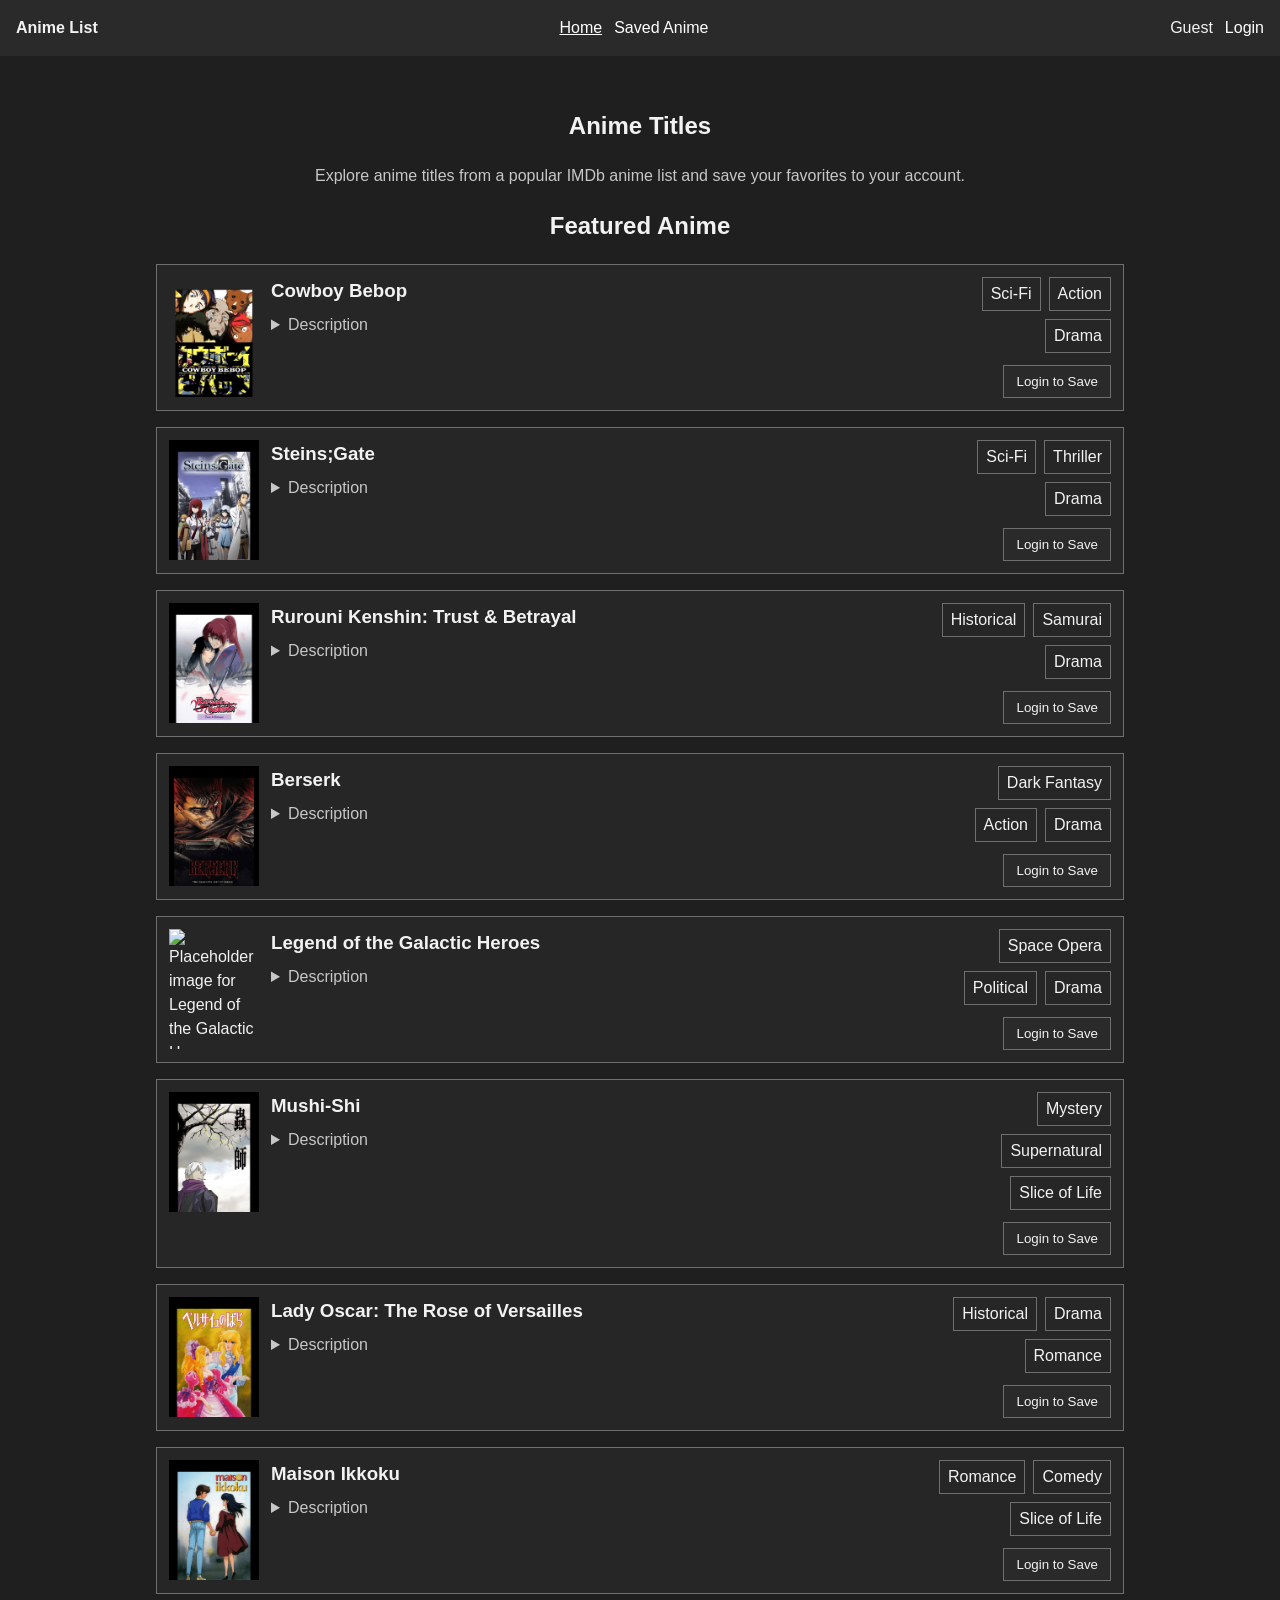
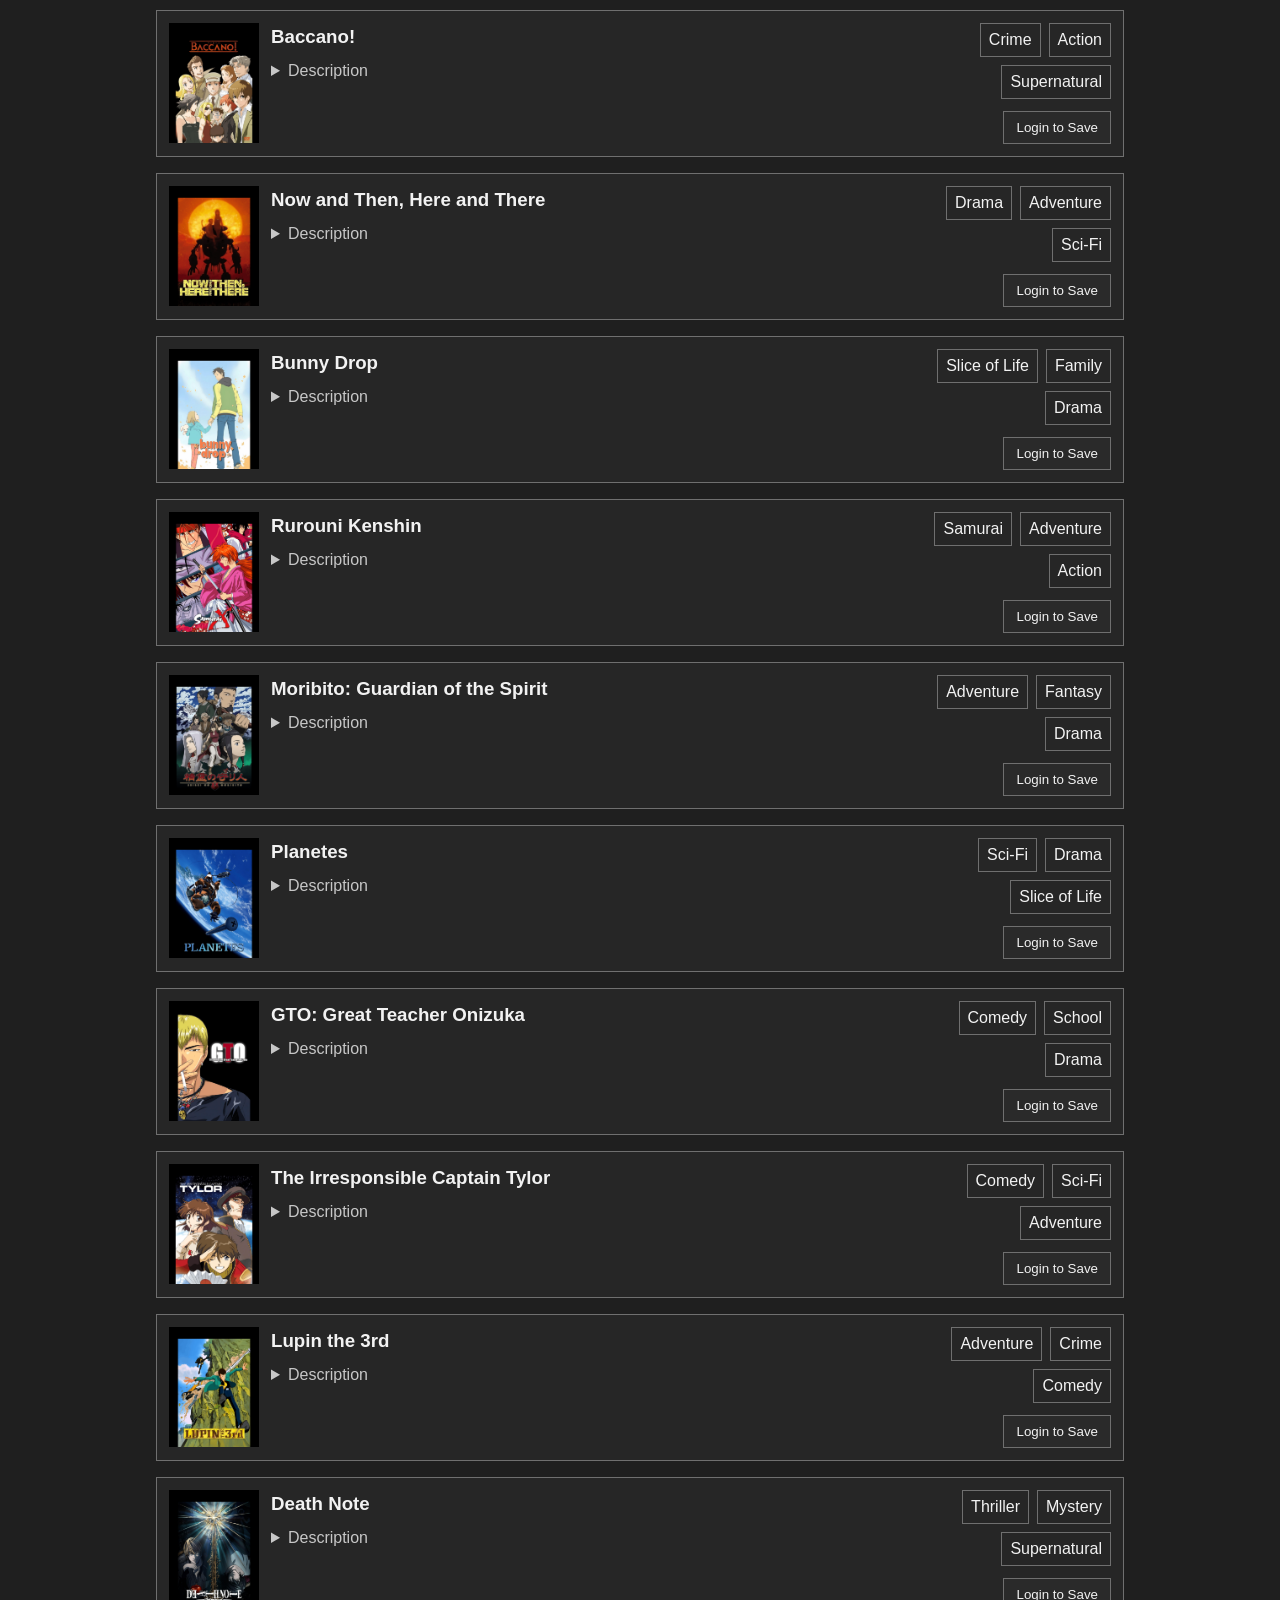
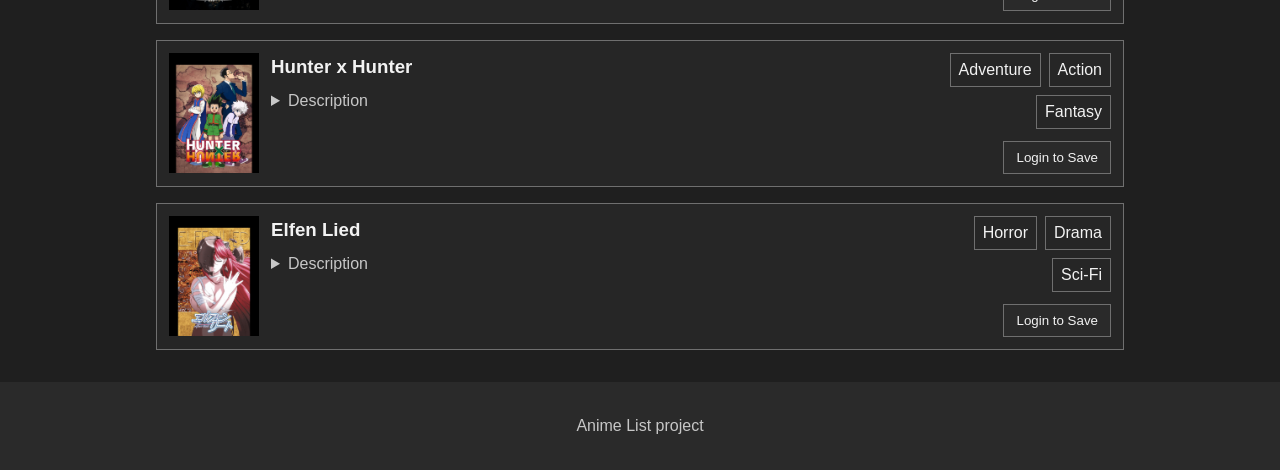
==== commit 2329e081: "feat: changed javascript code so it was aligned with requaretments" ====
--- a/index.html
+++ b/index.html
@@ -15,7 +15,6 @@
       <div class="site-nav__links">
         <a href="index.html" aria-current="page">Home</a>
         <a href="saved.html">Saved Anime</a>
-        <a href="#">Test Page</a>
       </div>
 
       <div class="site-nav__actions">
@@ -644,7 +643,6 @@
     <p>Anime List project</p>
   </footer>
 
-  <script src="js/api.js"></script>
-  <script src="js/main.js"></script>
+  <script type="module" src="js/main.js"></script>
 </body>
 </html>
--- a/css/style.css
+++ b/css/style.css
@@ -14,11 +14,20 @@
 }
 
 
+* {
+  box-sizing: border-box;
+}
+
 body {
   margin: 0;
   background-color: var(--color-page-bg);
   color: var(--color-text);
   font-family: Arial, sans-serif;
+  line-height: 1.5;
+}
+
+img {
+  max-width: 100%;
 }
 
 
@@ -68,6 +77,7 @@
 button,
 select,
 input {
+  max-width: 100%;
   border: 1px solid var(--color-card-border);
 }
 
@@ -81,7 +91,6 @@
   background-color: var(--color-surface);
   color: var(--color-text);
 }
-
 
 button:disabled {
   cursor: default;
@@ -125,6 +134,11 @@
   border: 1px solid var(--color-card-border);
 }
 
+.anime-card__content,
+.saved-card__content {
+  min-width: 0;
+}
+
 .anime-card__image {
   width: 90px;
   height: 120px;
@@ -179,8 +193,6 @@
   padding: 4px 8px;
   color: var(--color-text);
 }
-
-
 
 
 .saved-empty {
@@ -311,9 +323,33 @@
 
 
 
-
-
-
+.api-section {
+  margin-bottom: 32px;
+  text-align: center;
+}
+
+.api-section p {
+  color: var(--color-muted-text);
+}
+
+.api-results-grid {
+  display: grid;
+  grid-template-columns: 1fr;
+  gap: 16px;
+  margin-top: 16px;
+}
+
+.state-message {
+  margin: 16px 0;
+  color: var(--color-muted-text);
+}
+
+.state-message--error {
+  font-weight: bold;
+  color: var(--color-text);
+}
+
+/* ===== responsive ===== */
 @media (max-width: 900px) {
   .site-nav {
     flex-wrap: wrap;
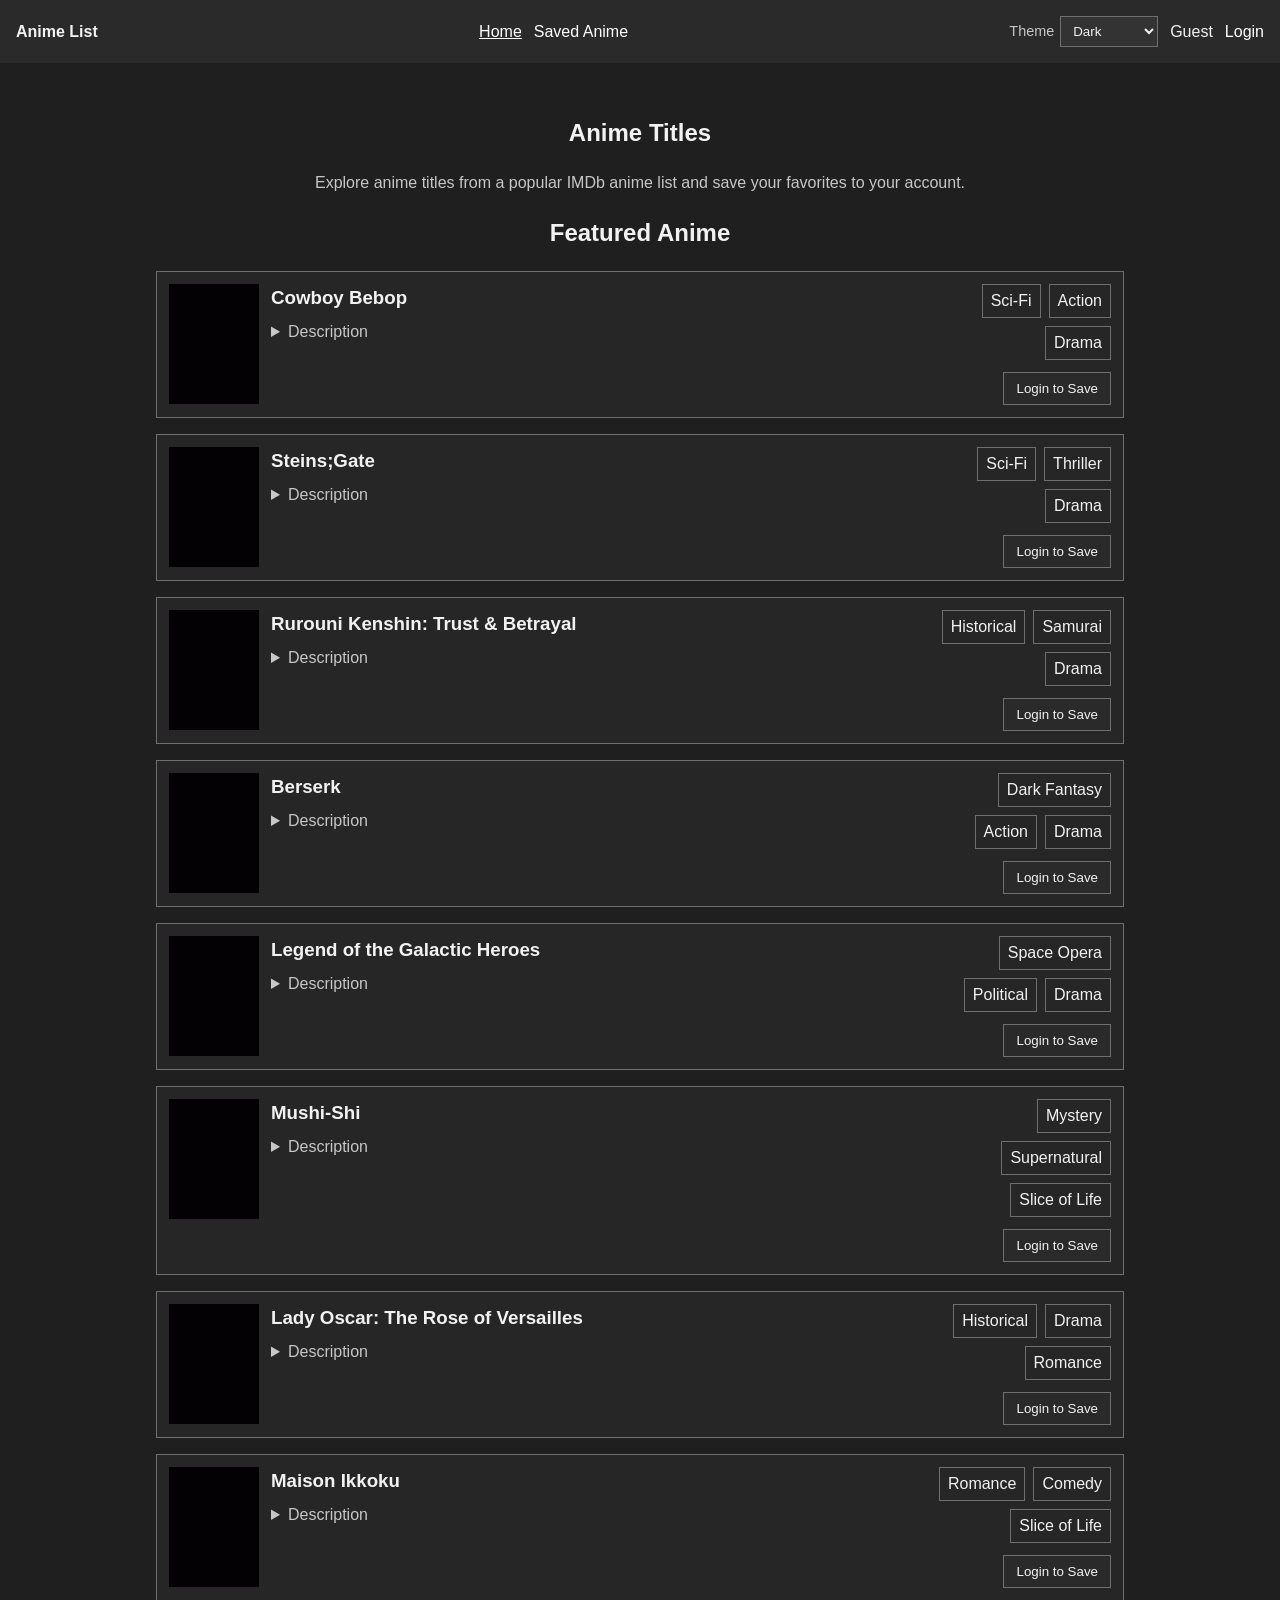
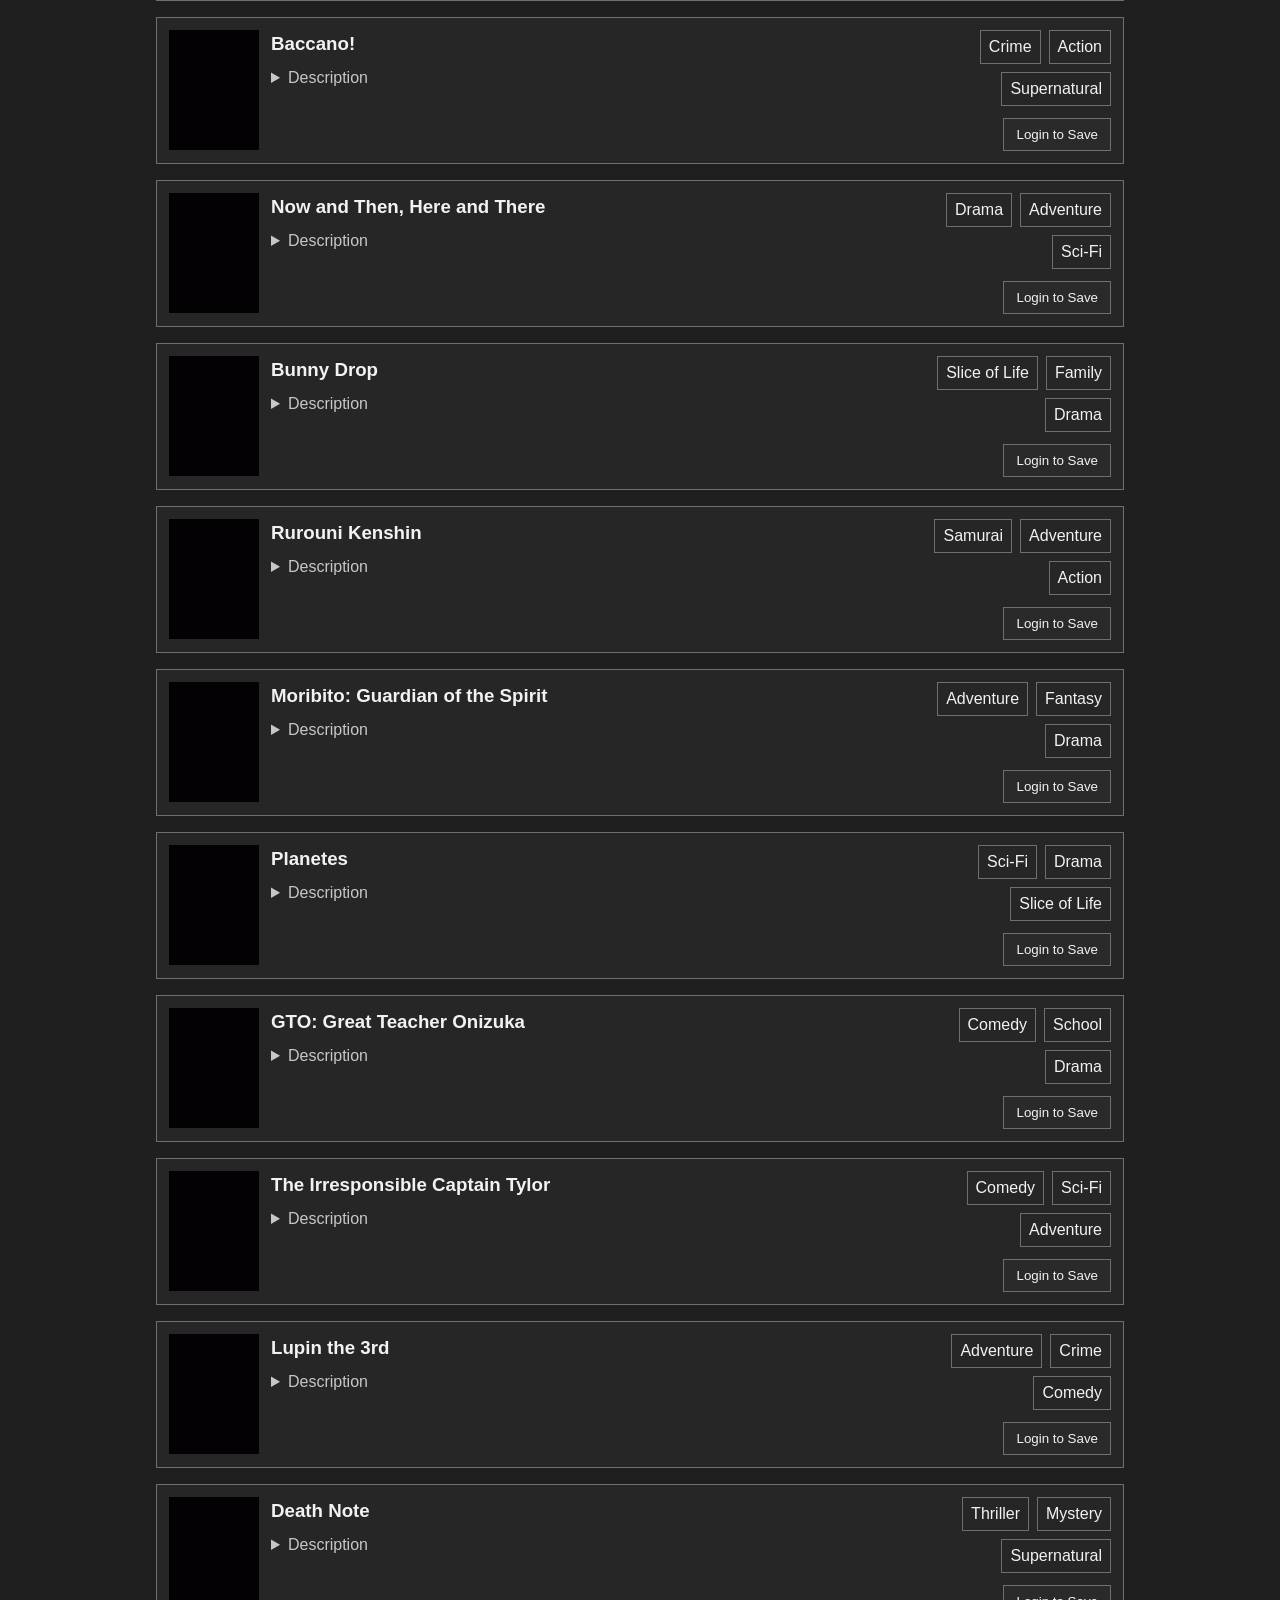
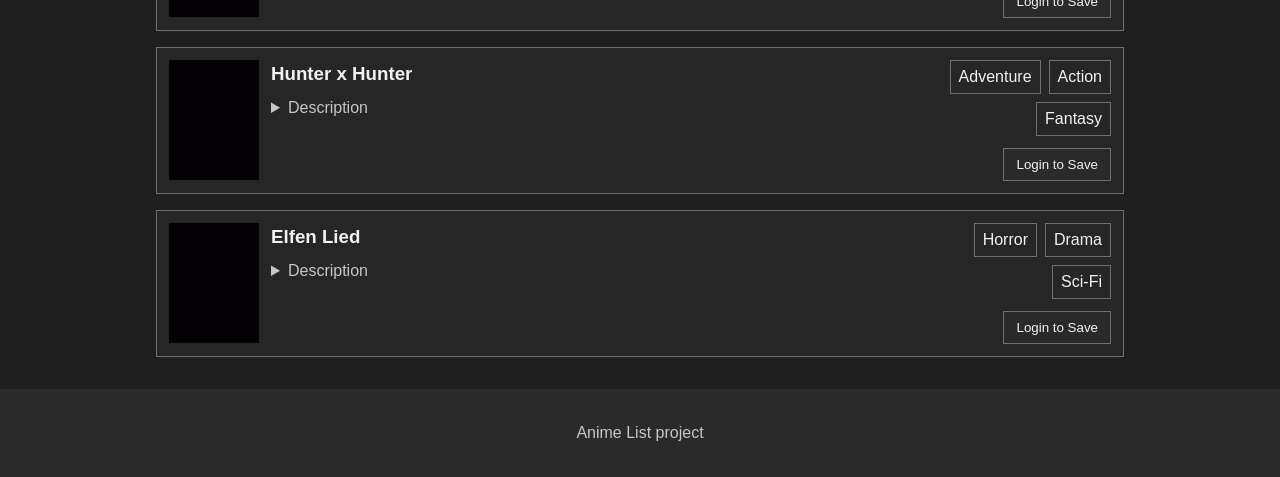
==== commit 8513730c: "feat: ability to change color theme of the page" ====
--- a/index.html
+++ b/index.html
@@ -18,6 +18,13 @@
       </div>
 
       <div class="site-nav__actions">
+        <label class="theme-control" for="theme-select">
+          <span>Theme</span>
+          <select id="theme-select" name="theme">
+            <option value="dark">Dark</option>
+            <option value="rose">Red Rose</option>
+          </select>
+        </label>
         <span id="nav-user"></span>
         <a href="login.html" id="login-link">Login</a>
         <button id="logout-btn" type="button" hidden>Logout</button>
@@ -41,9 +48,9 @@
           data-anime-title="Cowboy Bebop"
           data-anime-description="A group of bounty hunters travel through space while facing dangerous criminals and their own unresolved pasts."
           data-anime-categories="Sci-Fi, Action, Drama"
-          data-anime-image="assets/Cowboyb.png"
-        >
-          <img class="anime-card__image" src="assets/Cowboyb.png" alt="Placeholder image for Cowboy Bebop">
+          data-anime-image="assets/anime-placeholder.png"
+        >
+          <img class="anime-card__image" src="assets/anime-placeholder.png" alt="Placeholder image for Cowboy Bebop">
 
           <div class="anime-card__content">
             <h3 class="anime-card__title">Cowboy Bebop</h3>
@@ -71,9 +78,9 @@
           data-anime-title="Steins;Gate"
           data-anime-description="A group of friends accidentally discover a way to send messages to the past, creating dangerous changes in the timeline."
           data-anime-categories="Sci-Fi, Thriller, Drama"
-          data-anime-image="assets/Steins; Gate (2011) 12.41.57-1.png"
-        >
-          <img class="anime-card__image" src="assets/Steins; Gate (2011) 12.41.57-1.png" alt="Placeholder image for Steins;Gate">
+          data-anime-image="assets/anime-placeholder.png"
+        >
+          <img class="anime-card__image" src="assets/anime-placeholder.png" alt="Placeholder image for Steins;Gate">
 
           <div class="anime-card__content">
             <h3 class="anime-card__title">Steins;Gate</h3>
@@ -98,15 +105,15 @@
         <article
           class="anime-card"
           data-anime-id="rurouni-kenshin-trust-and-betrayal"
-          data-anime-title="Rurouni Kenshin: Trust & Betrayal"
+          data-anime-title="Rurouni Kenshin: Trust &amp; Betrayal"
           data-anime-description="A young assassin in the final years of the samurai era faces love, loss, and the heavy cost of violence."
           data-anime-categories="Historical, Samurai, Drama"
-          data-anime-image="assets/Rurouni Kenshin Trust  Betrayal (1999)-1.png"
-        >
-          <img class="anime-card__image" src="assets/Rurouni Kenshin Trust  Betrayal (1999)-1.png" alt="Placeholder image for Rurouni Kenshin: Trust &amp; Betrayal">
-
-          <div class="anime-card__content">
-            <h3 class="anime-card__title">Rurouni Kenshin: Trust & Betrayal</h3>
+          data-anime-image="assets/anime-placeholder.png"
+        >
+          <img class="anime-card__image" src="assets/anime-placeholder.png" alt="Placeholder image for Rurouni Kenshin: Trust &amp; Betrayal">
+
+          <div class="anime-card__content">
+            <h3 class="anime-card__title">Rurouni Kenshin: Trust &amp; Betrayal</h3>
             <details class="anime-card__description">
               <summary>Description</summary>
               <p>A young assassin in the final years of the samurai era faces love, loss, and the heavy cost of violence.</p>
@@ -131,9 +138,9 @@
           data-anime-title="Berserk"
           data-anime-description="A lone warrior fights through a brutal medieval world filled with ambition, betrayal, and dark supernatural forces."
           data-anime-categories="Dark Fantasy, Action, Drama"
-          data-anime-image="assets/Berserk (1997)-1.png"
-        >
-          <img class="anime-card__image" src="assets/Berserk (1997)-1.png" alt="Placeholder image for Berserk">
+          data-anime-image="assets/anime-placeholder.png"
+        >
+          <img class="anime-card__image" src="assets/anime-placeholder.png" alt="Placeholder image for Berserk">
 
           <div class="anime-card__content">
             <h3 class="anime-card__title">Berserk</h3>
@@ -161,9 +168,9 @@
           data-anime-title="Legend of the Galactic Heroes"
           data-anime-description="Two brilliant commanders stand on opposite sides of a massive interstellar war shaped by politics, ideals, and strategy."
           data-anime-categories="Space Opera, Political, Drama"
-          data-anime-image="assets/Legend of the Galactic Heroes (1988)-1.png"
-        >
-          <img class="anime-card__image" src="assets/Legend of the Galactic Heroes (1988)-1.png" alt="Placeholder image for Legend of the Galactic Heroes">
+          data-anime-image="assets/anime-placeholder.png"
+        >
+          <img class="anime-card__image" src="assets/anime-placeholder.png" alt="Placeholder image for Legend of the Galactic Heroes">
 
           <div class="anime-card__content">
             <h3 class="anime-card__title">Legend of the Galactic Heroes</h3>
@@ -191,9 +198,9 @@
           data-anime-title="Mushi-Shi"
           data-anime-description="A wandering expert studies mysterious life forms called mushi and helps people affected by their strange presence."
           data-anime-categories="Mystery, Supernatural, Slice of Life"
-          data-anime-image="assets/Mushi-Shi (2005)-1.png"
-        >
-          <img class="anime-card__image" src="assets/Mushi-Shi (2005)-1.png" alt="Placeholder image for Mushi-Shi">
+          data-anime-image="assets/anime-placeholder.png"
+        >
+          <img class="anime-card__image" src="assets/anime-placeholder.png" alt="Placeholder image for Mushi-Shi">
 
           <div class="anime-card__content">
             <h3 class="anime-card__title">Mushi-Shi</h3>
@@ -221,9 +228,9 @@
           data-anime-title="Lady Oscar: The Rose of Versailles"
           data-anime-description="A noblewoman raised as a soldier serves in the French court during the dramatic years before the revolution."
           data-anime-categories="Historical, Drama, Romance"
-          data-anime-image="assets/Lady Oscar_ The Rose of Versailles (1979)-1.png"
-        >
-          <img class="anime-card__image" src="assets/Lady Oscar_ The Rose of Versailles (1979)-1.png" alt="Placeholder image for Lady Oscar: The Rose of Versailles">
+          data-anime-image="assets/anime-placeholder.png"
+        >
+          <img class="anime-card__image" src="assets/anime-placeholder.png" alt="Placeholder image for Lady Oscar: The Rose of Versailles">
 
           <div class="anime-card__content">
             <h3 class="anime-card__title">Lady Oscar: The Rose of Versailles</h3>
@@ -251,9 +258,9 @@
           data-anime-title="Maison Ikkoku"
           data-anime-description="A romantic comedy about a struggling student and the young manager of his boarding house."
           data-anime-categories="Romance, Comedy, Slice of Life"
-          data-anime-image="assets/Maison Ikkoku (1986)-1.png"
-        >
-          <img class="anime-card__image" src="assets/Maison Ikkoku (1986)-1.png" alt="Placeholder image for Maison Ikkoku">
+          data-anime-image="assets/anime-placeholder.png"
+        >
+          <img class="anime-card__image" src="assets/anime-placeholder.png" alt="Placeholder image for Maison Ikkoku">
 
           <div class="anime-card__content">
             <h3 class="anime-card__title">Maison Ikkoku</h3>
@@ -281,9 +288,9 @@
           data-anime-title="Baccano!"
           data-anime-description="Several connected stories of gangsters, immortals, and criminals collide across different timelines."
           data-anime-categories="Crime, Action, Supernatural"
-          data-anime-image="assets/Baccano! (2007)-1.png"
-        >
-          <img class="anime-card__image" src="assets/Baccano! (2007)-1.png" alt="Placeholder image for Baccano!">
+          data-anime-image="assets/anime-placeholder.png"
+        >
+          <img class="anime-card__image" src="assets/anime-placeholder.png" alt="Placeholder image for Baccano!">
 
           <div class="anime-card__content">
             <h3 class="anime-card__title">Baccano!</h3>
@@ -311,9 +318,9 @@
           data-anime-title="Now and Then, Here and There"
           data-anime-description="A boy is pulled into a harsh desert world where survival, war, and hope become painfully connected."
           data-anime-categories="Drama, Adventure, Sci-Fi"
-          data-anime-image="assets/Now and Then, Here and There (1999)-1.png"
-        >
-          <img class="anime-card__image" src="assets/Now and Then, Here and There (1999)-1.png" alt="Placeholder image for Now and Then, Here and There">
+          data-anime-image="assets/anime-placeholder.png"
+        >
+          <img class="anime-card__image" src="assets/anime-placeholder.png" alt="Placeholder image for Now and Then, Here and There">
 
           <div class="anime-card__content">
             <h3 class="anime-card__title">Now and Then, Here and There</h3>
@@ -341,9 +348,9 @@
           data-anime-title="Bunny Drop"
           data-anime-description="A single man suddenly becomes the guardian of a young girl and slowly learns the meaning of family."
           data-anime-categories="Slice of Life, Family, Drama"
-          data-anime-image="assets/Bunny Drop (2011)-1.png"
-        >
-          <img class="anime-card__image" src="assets/Bunny Drop (2011)-1.png" alt="Placeholder image for Bunny Drop">
+          data-anime-image="assets/anime-placeholder.png"
+        >
+          <img class="anime-card__image" src="assets/anime-placeholder.png" alt="Placeholder image for Bunny Drop">
 
           <div class="anime-card__content">
             <h3 class="anime-card__title">Bunny Drop</h3>
@@ -371,9 +378,9 @@
           data-anime-title="Rurouni Kenshin"
           data-anime-description="A former assassin wanders Japan with a vow never to kill again while protecting people from new threats."
           data-anime-categories="Samurai, Adventure, Action"
-          data-anime-image="assets/Rurouni Kenshin (1996)-1.png"
-        >
-          <img class="anime-card__image" src="assets/Rurouni Kenshin (1996)-1.png" alt="Placeholder image for Rurouni Kenshin">
+          data-anime-image="assets/anime-placeholder.png"
+        >
+          <img class="anime-card__image" src="assets/anime-placeholder.png" alt="Placeholder image for Rurouni Kenshin">
 
           <div class="anime-card__content">
             <h3 class="anime-card__title">Rurouni Kenshin</h3>
@@ -401,9 +408,9 @@
           data-anime-title="Moribito: Guardian of the Spirit"
           data-anime-description="A skilled bodyguard protects a prince who carries a mysterious spirit that could change the fate of the kingdom."
           data-anime-categories="Adventure, Fantasy, Drama"
-          data-anime-image="assets/Moribito_ Guardian of the Spirit (2007)-1.png"
-        >
-          <img class="anime-card__image" src="assets/Moribito_ Guardian of the Spirit (2007)-1.png" alt="Placeholder image for Moribito: Guardian of the Spirit">
+          data-anime-image="assets/anime-placeholder.png"
+        >
+          <img class="anime-card__image" src="assets/anime-placeholder.png" alt="Placeholder image for Moribito: Guardian of the Spirit">
 
           <div class="anime-card__content">
             <h3 class="anime-card__title">Moribito: Guardian of the Spirit</h3>
@@ -431,9 +438,9 @@
           data-anime-title="Planetes"
           data-anime-description="Workers who collect space debris deal with personal dreams and everyday struggles in a realistic near-future setting."
           data-anime-categories="Sci-Fi, Drama, Slice of Life"
-          data-anime-image="assets/Planetes (2003)-1.png"
-        >
-          <img class="anime-card__image" src="assets/Planetes (2003)-1.png" alt="Placeholder image for Planetes">
+          data-anime-image="assets/anime-placeholder.png"
+        >
+          <img class="anime-card__image" src="assets/anime-placeholder.png" alt="Placeholder image for Planetes">
 
           <div class="anime-card__content">
             <h3 class="anime-card__title">Planetes</h3>
@@ -461,9 +468,9 @@
           data-anime-title="GTO: Great Teacher Onizuka"
           data-anime-description="A former delinquent becomes a teacher and uses unusual methods to help troubled students."
           data-anime-categories="Comedy, School, Drama"
-          data-anime-image="assets/Great Teacher Onizuka (1999)-1.png"
-        >
-          <img class="anime-card__image" src="assets/Great Teacher Onizuka (1999)-1.png" alt="Placeholder image for GTO: Great Teacher Onizuka">
+          data-anime-image="assets/anime-placeholder.png"
+        >
+          <img class="anime-card__image" src="assets/anime-placeholder.png" alt="Placeholder image for GTO: Great Teacher Onizuka">
 
           <div class="anime-card__content">
             <h3 class="anime-card__title">GTO: Great Teacher Onizuka</h3>
@@ -491,9 +498,9 @@
           data-anime-title="The Irresponsible Captain Tylor"
           data-anime-description="An unlikely captain leads a starship crew through military chaos with luck, humor, and surprising wisdom."
           data-anime-categories="Comedy, Sci-Fi, Adventure"
-          data-anime-image="assets/The Irresponsible Captain Tylor (1993)-1.png"
-        >
-          <img class="anime-card__image" src="assets/The Irresponsible Captain Tylor (1993)-1.png" alt="Placeholder image for The Irresponsible Captain Tylor">
+          data-anime-image="assets/anime-placeholder.png"
+        >
+          <img class="anime-card__image" src="assets/anime-placeholder.png" alt="Placeholder image for The Irresponsible Captain Tylor">
 
           <div class="anime-card__content">
             <h3 class="anime-card__title">The Irresponsible Captain Tylor</h3>
@@ -521,9 +528,9 @@
           data-anime-title="Lupin the 3rd"
           data-anime-description="A master thief and his companions travel the world stealing treasures while avoiding detectives and rivals."
           data-anime-categories="Adventure, Crime, Comedy"
-          data-anime-image="assets/Lupin the Third Part 1 (1971)-1.png"
-        >
-          <img class="anime-card__image" src="assets/Lupin the Third Part 1 (1971)-1.png" alt="Placeholder image for Lupin the 3rd">
+          data-anime-image="assets/anime-placeholder.png"
+        >
+          <img class="anime-card__image" src="assets/anime-placeholder.png" alt="Placeholder image for Lupin the 3rd">
 
           <div class="anime-card__content">
             <h3 class="anime-card__title">Lupin the 3rd</h3>
@@ -551,9 +558,9 @@
           data-anime-title="Death Note"
           data-anime-description="A student finds a supernatural notebook that allows him to kill by writing names, starting a battle of intelligence."
           data-anime-categories="Thriller, Mystery, Supernatural"
-          data-anime-image="assets/Death Note (2006)-1.png"
-        >
-          <img class="anime-card__image" src="assets/Death Note (2006)-1.png" alt="Placeholder image for Death Note">
+          data-anime-image="assets/anime-placeholder.png"
+        >
+          <img class="anime-card__image" src="assets/anime-placeholder.png" alt="Placeholder image for Death Note">
 
           <div class="anime-card__content">
             <h3 class="anime-card__title">Death Note</h3>
@@ -581,9 +588,9 @@
           data-anime-title="Hunter x Hunter"
           data-anime-description="A young boy becomes a Hunter to search for his father and faces dangerous trials in a vast adventure world."
           data-anime-categories="Adventure, Action, Fantasy"
-          data-anime-image="assets/Hunter X Hunter (2011)-1.png"
-        >
-          <img class="anime-card__image" src="assets/Hunter X Hunter (2011)-1.png" alt="Placeholder image for Hunter x Hunter">
+          data-anime-image="assets/anime-placeholder.png"
+        >
+          <img class="anime-card__image" src="assets/anime-placeholder.png" alt="Placeholder image for Hunter x Hunter">
 
           <div class="anime-card__content">
             <h3 class="anime-card__title">Hunter x Hunter</h3>
@@ -611,9 +618,9 @@
           data-anime-title="Elfen Lied"
           data-anime-description="A powerful escaped test subject with a tragic past becomes the center of a violent and emotional story."
           data-anime-categories="Horror, Drama, Sci-Fi"
-          data-anime-image="assets/Elfen Lied (2004)-1.png"
-        >
-          <img class="anime-card__image" src="assets/Elfen Lied (2004)-1.png" alt="Placeholder image for Elfen Lied">
+          data-anime-image="assets/anime-placeholder.png"
+        >
+          <img class="anime-card__image" src="assets/anime-placeholder.png" alt="Placeholder image for Elfen Lied">
 
           <div class="anime-card__content">
             <h3 class="anime-card__title">Elfen Lied</h3>
--- a/css/style.css
+++ b/css/style.css
@@ -13,6 +13,18 @@
   --spacing-card: 12px;
 }
 
+:root[data-theme="rose"] {
+  --color-page-bg: #2a1118;
+  --color-surface: #4d1825;
+  --color-card-bg: #35131d;
+  --color-card-border: #f08aa5;
+  --color-text: #fff2f5;
+  --color-muted-text: #f4c4cf;
+  --color-link: #ffffff;
+  --color-input-bg: #5a2030;
+  --color-focus-border: #ffb3c7;
+}
+
 
 * {
   box-sizing: border-box;
@@ -72,6 +84,25 @@
   text-decoration: underline;
 }
 
+.theme-control {
+  display: flex;
+  align-items: center;
+  gap: 6px;
+  color: var(--color-muted-text);
+  font-size: 0.9rem;
+}
+
+.theme-control select {
+  padding: 6px 8px;
+  background-color: var(--color-input-bg);
+  color: var(--color-text);
+}
+
+.theme-control select:focus {
+  outline: none;
+  border-color: var(--color-focus-border);
+}
+
 
 
 button,
@@ -420,6 +451,15 @@
     justify-content: flex-start;
   }
 
+  .theme-control {
+    width: 100%;
+    justify-content: space-between;
+  }
+
+  .theme-control select {
+    flex: 1;
+  }
+
   .home-main,
   .saved-main,
   .account-main {
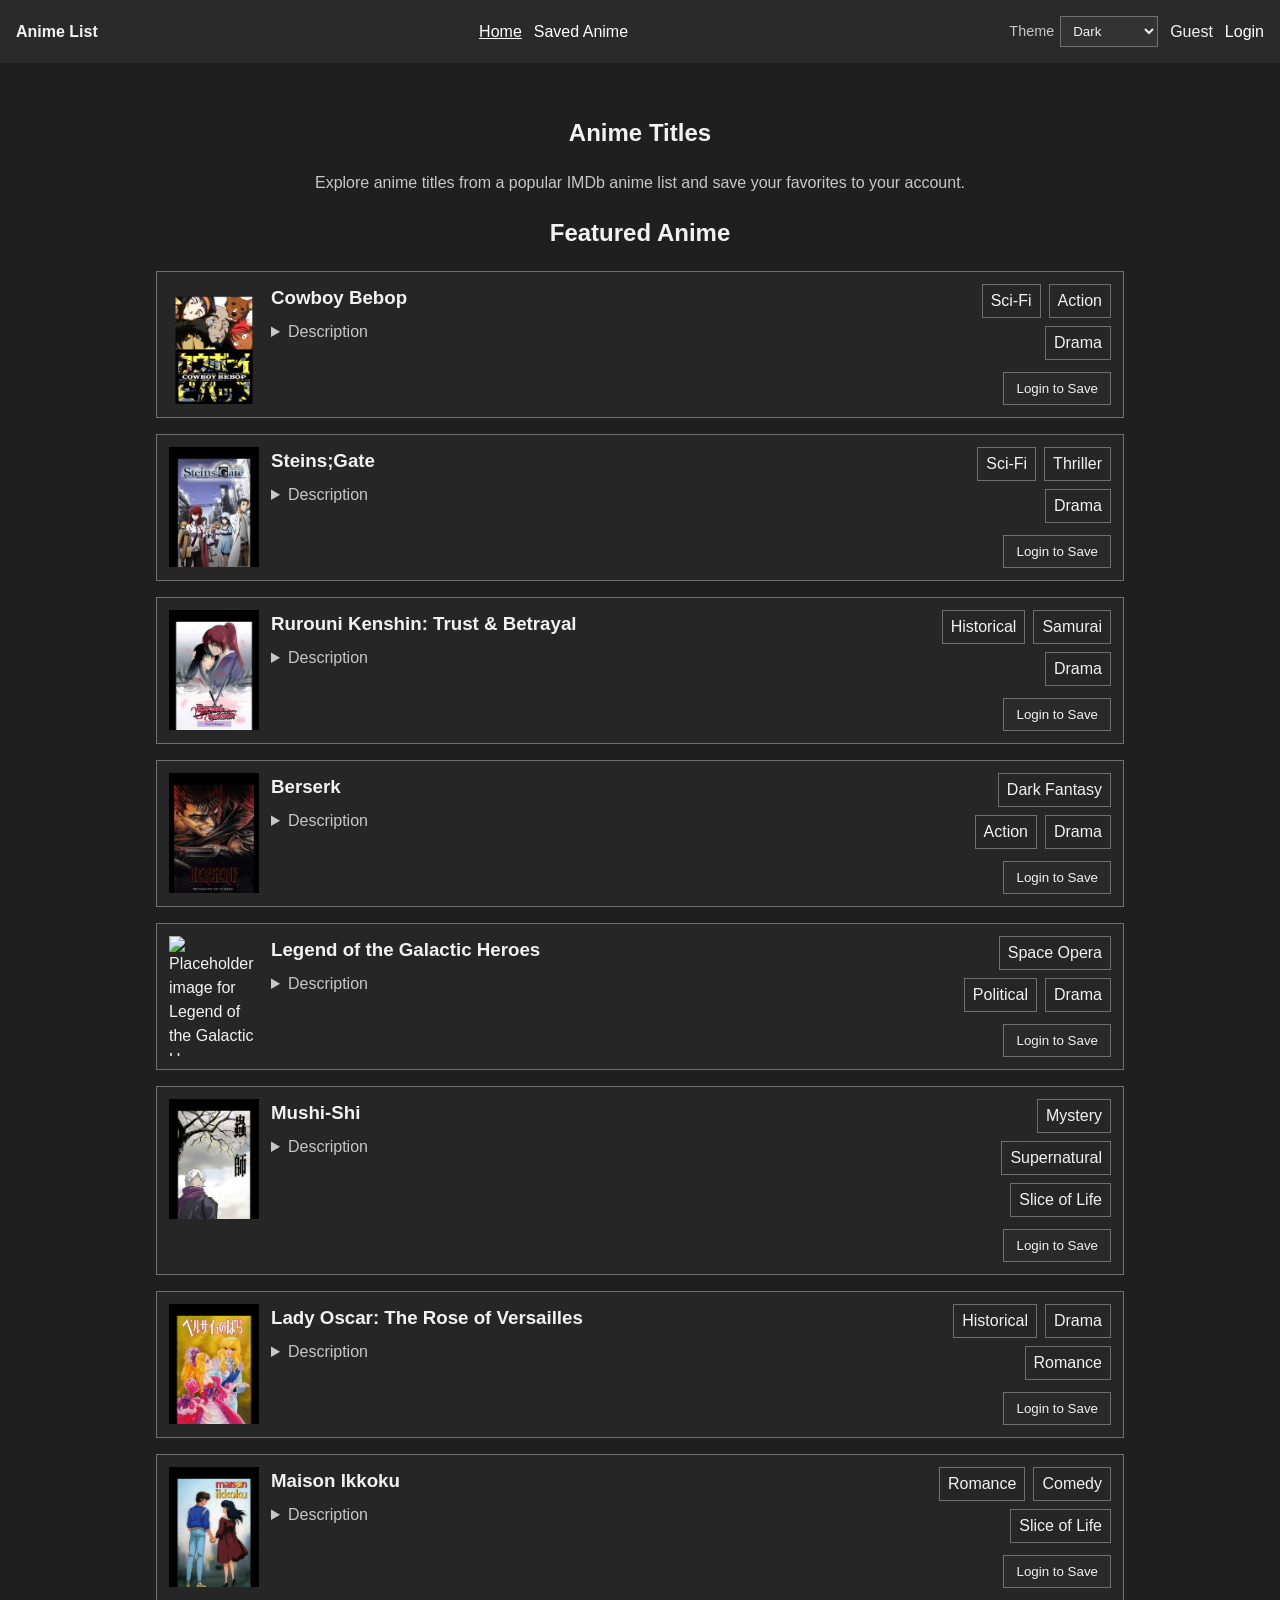
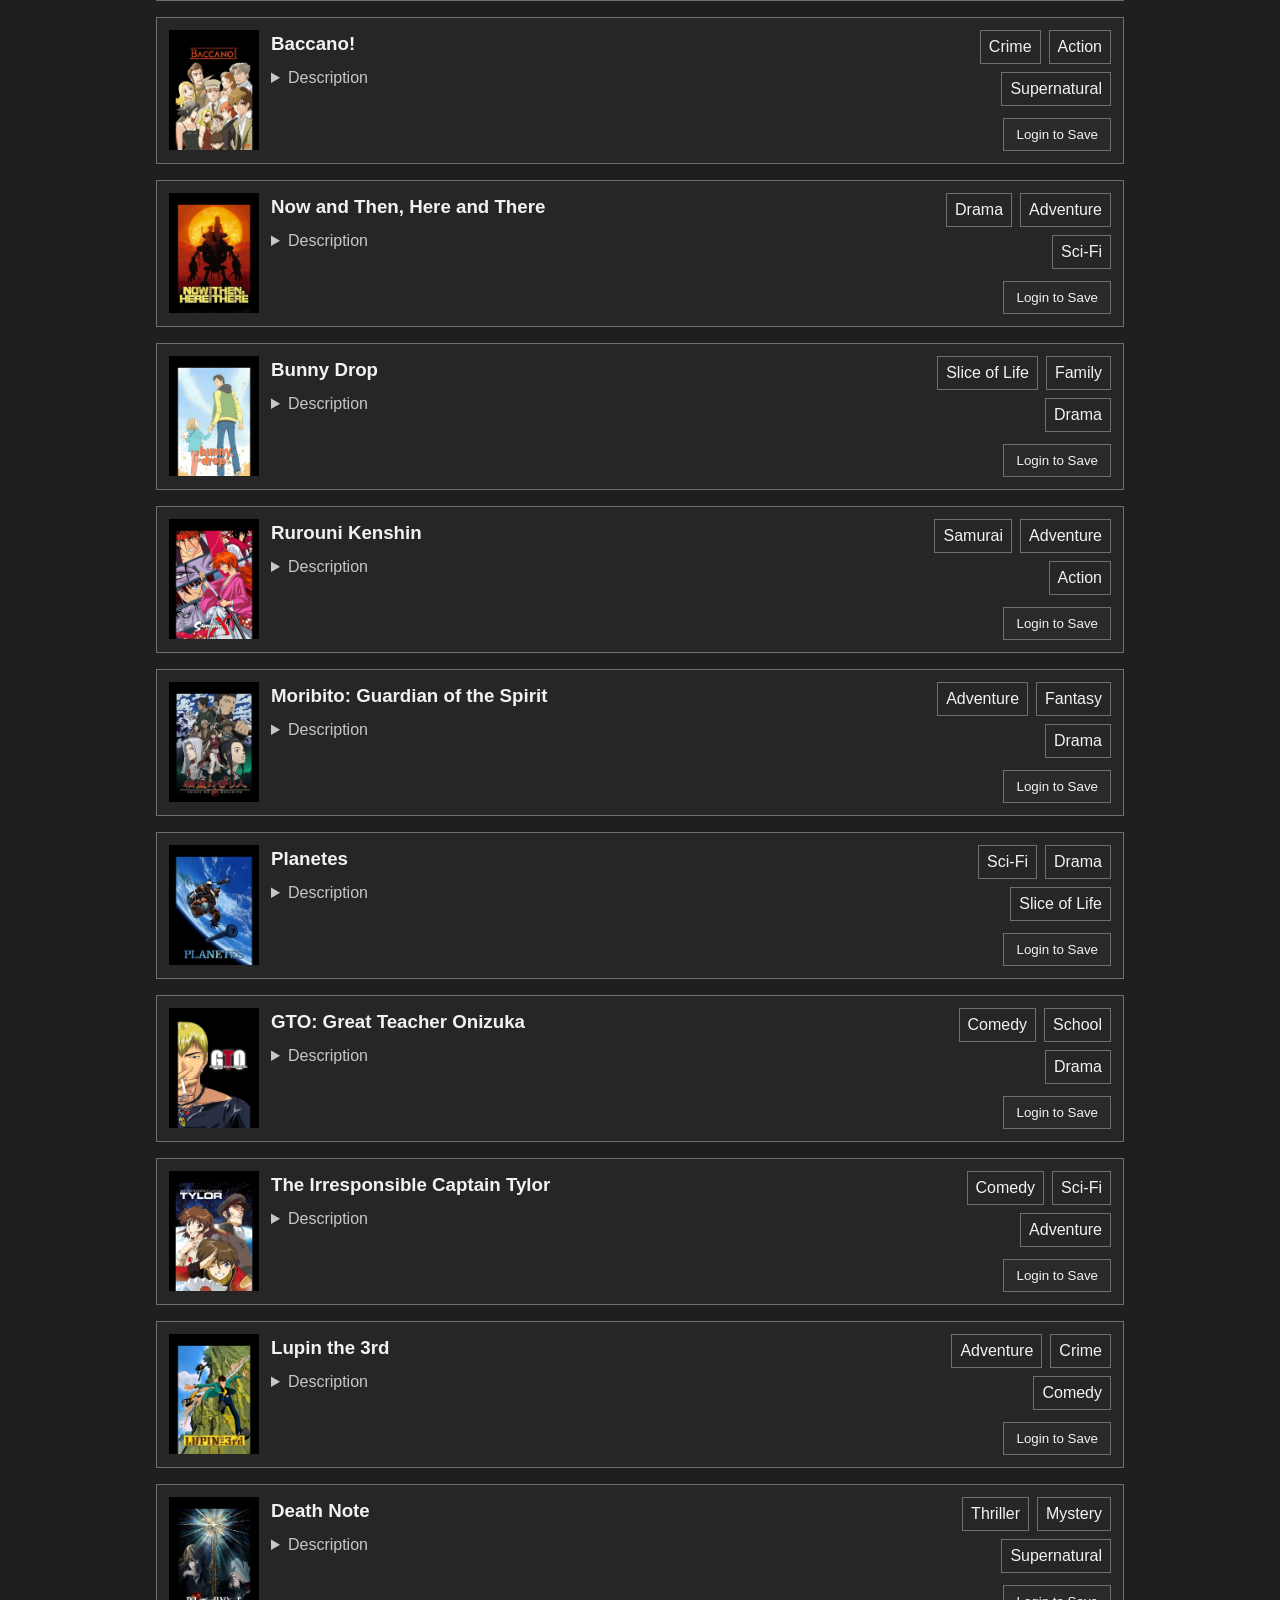
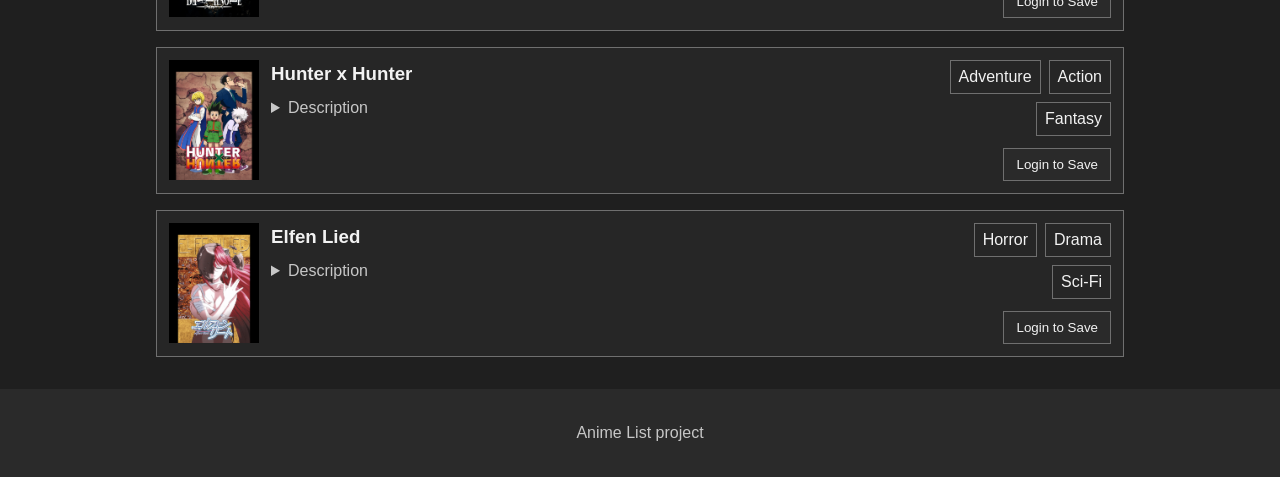
==== commit 67123258: "Merge branch 'master' into feature/theme" ====
--- a/index.html
+++ b/index.html
@@ -48,9 +48,9 @@
           data-anime-title="Cowboy Bebop"
           data-anime-description="A group of bounty hunters travel through space while facing dangerous criminals and their own unresolved pasts."
           data-anime-categories="Sci-Fi, Action, Drama"
-          data-anime-image="assets/anime-placeholder.png"
-        >
-          <img class="anime-card__image" src="assets/anime-placeholder.png" alt="Placeholder image for Cowboy Bebop">
+          data-anime-image="assets/Cowboyb.png"
+        >
+          <img class="anime-card__image" src="assets/Cowboyb.png" alt="Placeholder image for Cowboy Bebop">
 
           <div class="anime-card__content">
             <h3 class="anime-card__title">Cowboy Bebop</h3>
@@ -78,9 +78,9 @@
           data-anime-title="Steins;Gate"
           data-anime-description="A group of friends accidentally discover a way to send messages to the past, creating dangerous changes in the timeline."
           data-anime-categories="Sci-Fi, Thriller, Drama"
-          data-anime-image="assets/anime-placeholder.png"
-        >
-          <img class="anime-card__image" src="assets/anime-placeholder.png" alt="Placeholder image for Steins;Gate">
+          data-anime-image="assets/Steins; Gate (2011) 12.41.57-1.png"
+        >
+          <img class="anime-card__image" src="assets/Steins; Gate (2011) 12.41.57-1.png" alt="Placeholder image for Steins;Gate">
 
           <div class="anime-card__content">
             <h3 class="anime-card__title">Steins;Gate</h3>
@@ -105,15 +105,15 @@
         <article
           class="anime-card"
           data-anime-id="rurouni-kenshin-trust-and-betrayal"
-          data-anime-title="Rurouni Kenshin: Trust &amp; Betrayal"
+          data-anime-title="Rurouni Kenshin: Trust & Betrayal"
           data-anime-description="A young assassin in the final years of the samurai era faces love, loss, and the heavy cost of violence."
           data-anime-categories="Historical, Samurai, Drama"
-          data-anime-image="assets/anime-placeholder.png"
-        >
-          <img class="anime-card__image" src="assets/anime-placeholder.png" alt="Placeholder image for Rurouni Kenshin: Trust &amp; Betrayal">
-
-          <div class="anime-card__content">
-            <h3 class="anime-card__title">Rurouni Kenshin: Trust &amp; Betrayal</h3>
+          data-anime-image="assets/Rurouni Kenshin Trust  Betrayal (1999)-1.png"
+        >
+          <img class="anime-card__image" src="assets/Rurouni Kenshin Trust  Betrayal (1999)-1.png" alt="Placeholder image for Rurouni Kenshin: Trust &amp; Betrayal">
+
+          <div class="anime-card__content">
+            <h3 class="anime-card__title">Rurouni Kenshin: Trust & Betrayal</h3>
             <details class="anime-card__description">
               <summary>Description</summary>
               <p>A young assassin in the final years of the samurai era faces love, loss, and the heavy cost of violence.</p>
@@ -138,9 +138,9 @@
           data-anime-title="Berserk"
           data-anime-description="A lone warrior fights through a brutal medieval world filled with ambition, betrayal, and dark supernatural forces."
           data-anime-categories="Dark Fantasy, Action, Drama"
-          data-anime-image="assets/anime-placeholder.png"
-        >
-          <img class="anime-card__image" src="assets/anime-placeholder.png" alt="Placeholder image for Berserk">
+          data-anime-image="assets/Berserk (1997)-1.png"
+        >
+          <img class="anime-card__image" src="assets/Berserk (1997)-1.png" alt="Placeholder image for Berserk">
 
           <div class="anime-card__content">
             <h3 class="anime-card__title">Berserk</h3>
@@ -168,9 +168,9 @@
           data-anime-title="Legend of the Galactic Heroes"
           data-anime-description="Two brilliant commanders stand on opposite sides of a massive interstellar war shaped by politics, ideals, and strategy."
           data-anime-categories="Space Opera, Political, Drama"
-          data-anime-image="assets/anime-placeholder.png"
-        >
-          <img class="anime-card__image" src="assets/anime-placeholder.png" alt="Placeholder image for Legend of the Galactic Heroes">
+          data-anime-image="assets/Legend of the Galactic Heroes (1988)-1.png"
+        >
+          <img class="anime-card__image" src="assets/Legend of the Galactic Heroes (1988)-1.png" alt="Placeholder image for Legend of the Galactic Heroes">
 
           <div class="anime-card__content">
             <h3 class="anime-card__title">Legend of the Galactic Heroes</h3>
@@ -198,9 +198,9 @@
           data-anime-title="Mushi-Shi"
           data-anime-description="A wandering expert studies mysterious life forms called mushi and helps people affected by their strange presence."
           data-anime-categories="Mystery, Supernatural, Slice of Life"
-          data-anime-image="assets/anime-placeholder.png"
-        >
-          <img class="anime-card__image" src="assets/anime-placeholder.png" alt="Placeholder image for Mushi-Shi">
+          data-anime-image="assets/Mushi-Shi (2005)-1.png"
+        >
+          <img class="anime-card__image" src="assets/Mushi-Shi (2005)-1.png" alt="Placeholder image for Mushi-Shi">
 
           <div class="anime-card__content">
             <h3 class="anime-card__title">Mushi-Shi</h3>
@@ -228,9 +228,9 @@
           data-anime-title="Lady Oscar: The Rose of Versailles"
           data-anime-description="A noblewoman raised as a soldier serves in the French court during the dramatic years before the revolution."
           data-anime-categories="Historical, Drama, Romance"
-          data-anime-image="assets/anime-placeholder.png"
-        >
-          <img class="anime-card__image" src="assets/anime-placeholder.png" alt="Placeholder image for Lady Oscar: The Rose of Versailles">
+          data-anime-image="assets/Lady Oscar_ The Rose of Versailles (1979)-1.png"
+        >
+          <img class="anime-card__image" src="assets/Lady Oscar_ The Rose of Versailles (1979)-1.png" alt="Placeholder image for Lady Oscar: The Rose of Versailles">
 
           <div class="anime-card__content">
             <h3 class="anime-card__title">Lady Oscar: The Rose of Versailles</h3>
@@ -258,9 +258,9 @@
           data-anime-title="Maison Ikkoku"
           data-anime-description="A romantic comedy about a struggling student and the young manager of his boarding house."
           data-anime-categories="Romance, Comedy, Slice of Life"
-          data-anime-image="assets/anime-placeholder.png"
-        >
-          <img class="anime-card__image" src="assets/anime-placeholder.png" alt="Placeholder image for Maison Ikkoku">
+          data-anime-image="assets/Maison Ikkoku (1986)-1.png"
+        >
+          <img class="anime-card__image" src="assets/Maison Ikkoku (1986)-1.png" alt="Placeholder image for Maison Ikkoku">
 
           <div class="anime-card__content">
             <h3 class="anime-card__title">Maison Ikkoku</h3>
@@ -288,9 +288,9 @@
           data-anime-title="Baccano!"
           data-anime-description="Several connected stories of gangsters, immortals, and criminals collide across different timelines."
           data-anime-categories="Crime, Action, Supernatural"
-          data-anime-image="assets/anime-placeholder.png"
-        >
-          <img class="anime-card__image" src="assets/anime-placeholder.png" alt="Placeholder image for Baccano!">
+          data-anime-image="assets/Baccano! (2007)-1.png"
+        >
+          <img class="anime-card__image" src="assets/Baccano! (2007)-1.png" alt="Placeholder image for Baccano!">
 
           <div class="anime-card__content">
             <h3 class="anime-card__title">Baccano!</h3>
@@ -318,9 +318,9 @@
           data-anime-title="Now and Then, Here and There"
           data-anime-description="A boy is pulled into a harsh desert world where survival, war, and hope become painfully connected."
           data-anime-categories="Drama, Adventure, Sci-Fi"
-          data-anime-image="assets/anime-placeholder.png"
-        >
-          <img class="anime-card__image" src="assets/anime-placeholder.png" alt="Placeholder image for Now and Then, Here and There">
+          data-anime-image="assets/Now and Then, Here and There (1999)-1.png"
+        >
+          <img class="anime-card__image" src="assets/Now and Then, Here and There (1999)-1.png" alt="Placeholder image for Now and Then, Here and There">
 
           <div class="anime-card__content">
             <h3 class="anime-card__title">Now and Then, Here and There</h3>
@@ -348,9 +348,9 @@
           data-anime-title="Bunny Drop"
           data-anime-description="A single man suddenly becomes the guardian of a young girl and slowly learns the meaning of family."
           data-anime-categories="Slice of Life, Family, Drama"
-          data-anime-image="assets/anime-placeholder.png"
-        >
-          <img class="anime-card__image" src="assets/anime-placeholder.png" alt="Placeholder image for Bunny Drop">
+          data-anime-image="assets/Bunny Drop (2011)-1.png"
+        >
+          <img class="anime-card__image" src="assets/Bunny Drop (2011)-1.png" alt="Placeholder image for Bunny Drop">
 
           <div class="anime-card__content">
             <h3 class="anime-card__title">Bunny Drop</h3>
@@ -378,9 +378,9 @@
           data-anime-title="Rurouni Kenshin"
           data-anime-description="A former assassin wanders Japan with a vow never to kill again while protecting people from new threats."
           data-anime-categories="Samurai, Adventure, Action"
-          data-anime-image="assets/anime-placeholder.png"
-        >
-          <img class="anime-card__image" src="assets/anime-placeholder.png" alt="Placeholder image for Rurouni Kenshin">
+          data-anime-image="assets/Rurouni Kenshin (1996)-1.png"
+        >
+          <img class="anime-card__image" src="assets/Rurouni Kenshin (1996)-1.png" alt="Placeholder image for Rurouni Kenshin">
 
           <div class="anime-card__content">
             <h3 class="anime-card__title">Rurouni Kenshin</h3>
@@ -408,9 +408,9 @@
           data-anime-title="Moribito: Guardian of the Spirit"
           data-anime-description="A skilled bodyguard protects a prince who carries a mysterious spirit that could change the fate of the kingdom."
           data-anime-categories="Adventure, Fantasy, Drama"
-          data-anime-image="assets/anime-placeholder.png"
-        >
-          <img class="anime-card__image" src="assets/anime-placeholder.png" alt="Placeholder image for Moribito: Guardian of the Spirit">
+          data-anime-image="assets/Moribito_ Guardian of the Spirit (2007)-1.png"
+        >
+          <img class="anime-card__image" src="assets/Moribito_ Guardian of the Spirit (2007)-1.png" alt="Placeholder image for Moribito: Guardian of the Spirit">
 
           <div class="anime-card__content">
             <h3 class="anime-card__title">Moribito: Guardian of the Spirit</h3>
@@ -438,9 +438,9 @@
           data-anime-title="Planetes"
           data-anime-description="Workers who collect space debris deal with personal dreams and everyday struggles in a realistic near-future setting."
           data-anime-categories="Sci-Fi, Drama, Slice of Life"
-          data-anime-image="assets/anime-placeholder.png"
-        >
-          <img class="anime-card__image" src="assets/anime-placeholder.png" alt="Placeholder image for Planetes">
+          data-anime-image="assets/Planetes (2003)-1.png"
+        >
+          <img class="anime-card__image" src="assets/Planetes (2003)-1.png" alt="Placeholder image for Planetes">
 
           <div class="anime-card__content">
             <h3 class="anime-card__title">Planetes</h3>
@@ -468,9 +468,9 @@
           data-anime-title="GTO: Great Teacher Onizuka"
           data-anime-description="A former delinquent becomes a teacher and uses unusual methods to help troubled students."
           data-anime-categories="Comedy, School, Drama"
-          data-anime-image="assets/anime-placeholder.png"
-        >
-          <img class="anime-card__image" src="assets/anime-placeholder.png" alt="Placeholder image for GTO: Great Teacher Onizuka">
+          data-anime-image="assets/Great Teacher Onizuka (1999)-1.png"
+        >
+          <img class="anime-card__image" src="assets/Great Teacher Onizuka (1999)-1.png" alt="Placeholder image for GTO: Great Teacher Onizuka">
 
           <div class="anime-card__content">
             <h3 class="anime-card__title">GTO: Great Teacher Onizuka</h3>
@@ -498,9 +498,9 @@
           data-anime-title="The Irresponsible Captain Tylor"
           data-anime-description="An unlikely captain leads a starship crew through military chaos with luck, humor, and surprising wisdom."
           data-anime-categories="Comedy, Sci-Fi, Adventure"
-          data-anime-image="assets/anime-placeholder.png"
-        >
-          <img class="anime-card__image" src="assets/anime-placeholder.png" alt="Placeholder image for The Irresponsible Captain Tylor">
+          data-anime-image="assets/The Irresponsible Captain Tylor (1993)-1.png"
+        >
+          <img class="anime-card__image" src="assets/The Irresponsible Captain Tylor (1993)-1.png" alt="Placeholder image for The Irresponsible Captain Tylor">
 
           <div class="anime-card__content">
             <h3 class="anime-card__title">The Irresponsible Captain Tylor</h3>
@@ -528,9 +528,9 @@
           data-anime-title="Lupin the 3rd"
           data-anime-description="A master thief and his companions travel the world stealing treasures while avoiding detectives and rivals."
           data-anime-categories="Adventure, Crime, Comedy"
-          data-anime-image="assets/anime-placeholder.png"
-        >
-          <img class="anime-card__image" src="assets/anime-placeholder.png" alt="Placeholder image for Lupin the 3rd">
+          data-anime-image="assets/Lupin the Third Part 1 (1971)-1.png"
+        >
+          <img class="anime-card__image" src="assets/Lupin the Third Part 1 (1971)-1.png" alt="Placeholder image for Lupin the 3rd">
 
           <div class="anime-card__content">
             <h3 class="anime-card__title">Lupin the 3rd</h3>
@@ -558,9 +558,9 @@
           data-anime-title="Death Note"
           data-anime-description="A student finds a supernatural notebook that allows him to kill by writing names, starting a battle of intelligence."
           data-anime-categories="Thriller, Mystery, Supernatural"
-          data-anime-image="assets/anime-placeholder.png"
-        >
-          <img class="anime-card__image" src="assets/anime-placeholder.png" alt="Placeholder image for Death Note">
+          data-anime-image="assets/Death Note (2006)-1.png"
+        >
+          <img class="anime-card__image" src="assets/Death Note (2006)-1.png" alt="Placeholder image for Death Note">
 
           <div class="anime-card__content">
             <h3 class="anime-card__title">Death Note</h3>
@@ -588,9 +588,9 @@
           data-anime-title="Hunter x Hunter"
           data-anime-description="A young boy becomes a Hunter to search for his father and faces dangerous trials in a vast adventure world."
           data-anime-categories="Adventure, Action, Fantasy"
-          data-anime-image="assets/anime-placeholder.png"
-        >
-          <img class="anime-card__image" src="assets/anime-placeholder.png" alt="Placeholder image for Hunter x Hunter">
+          data-anime-image="assets/Hunter X Hunter (2011)-1.png"
+        >
+          <img class="anime-card__image" src="assets/Hunter X Hunter (2011)-1.png" alt="Placeholder image for Hunter x Hunter">
 
           <div class="anime-card__content">
             <h3 class="anime-card__title">Hunter x Hunter</h3>
@@ -618,9 +618,9 @@
           data-anime-title="Elfen Lied"
           data-anime-description="A powerful escaped test subject with a tragic past becomes the center of a violent and emotional story."
           data-anime-categories="Horror, Drama, Sci-Fi"
-          data-anime-image="assets/anime-placeholder.png"
-        >
-          <img class="anime-card__image" src="assets/anime-placeholder.png" alt="Placeholder image for Elfen Lied">
+          data-anime-image="assets/Elfen Lied (2004)-1.png"
+        >
+          <img class="anime-card__image" src="assets/Elfen Lied (2004)-1.png" alt="Placeholder image for Elfen Lied">
 
           <div class="anime-card__content">
             <h3 class="anime-card__title">Elfen Lied</h3>
